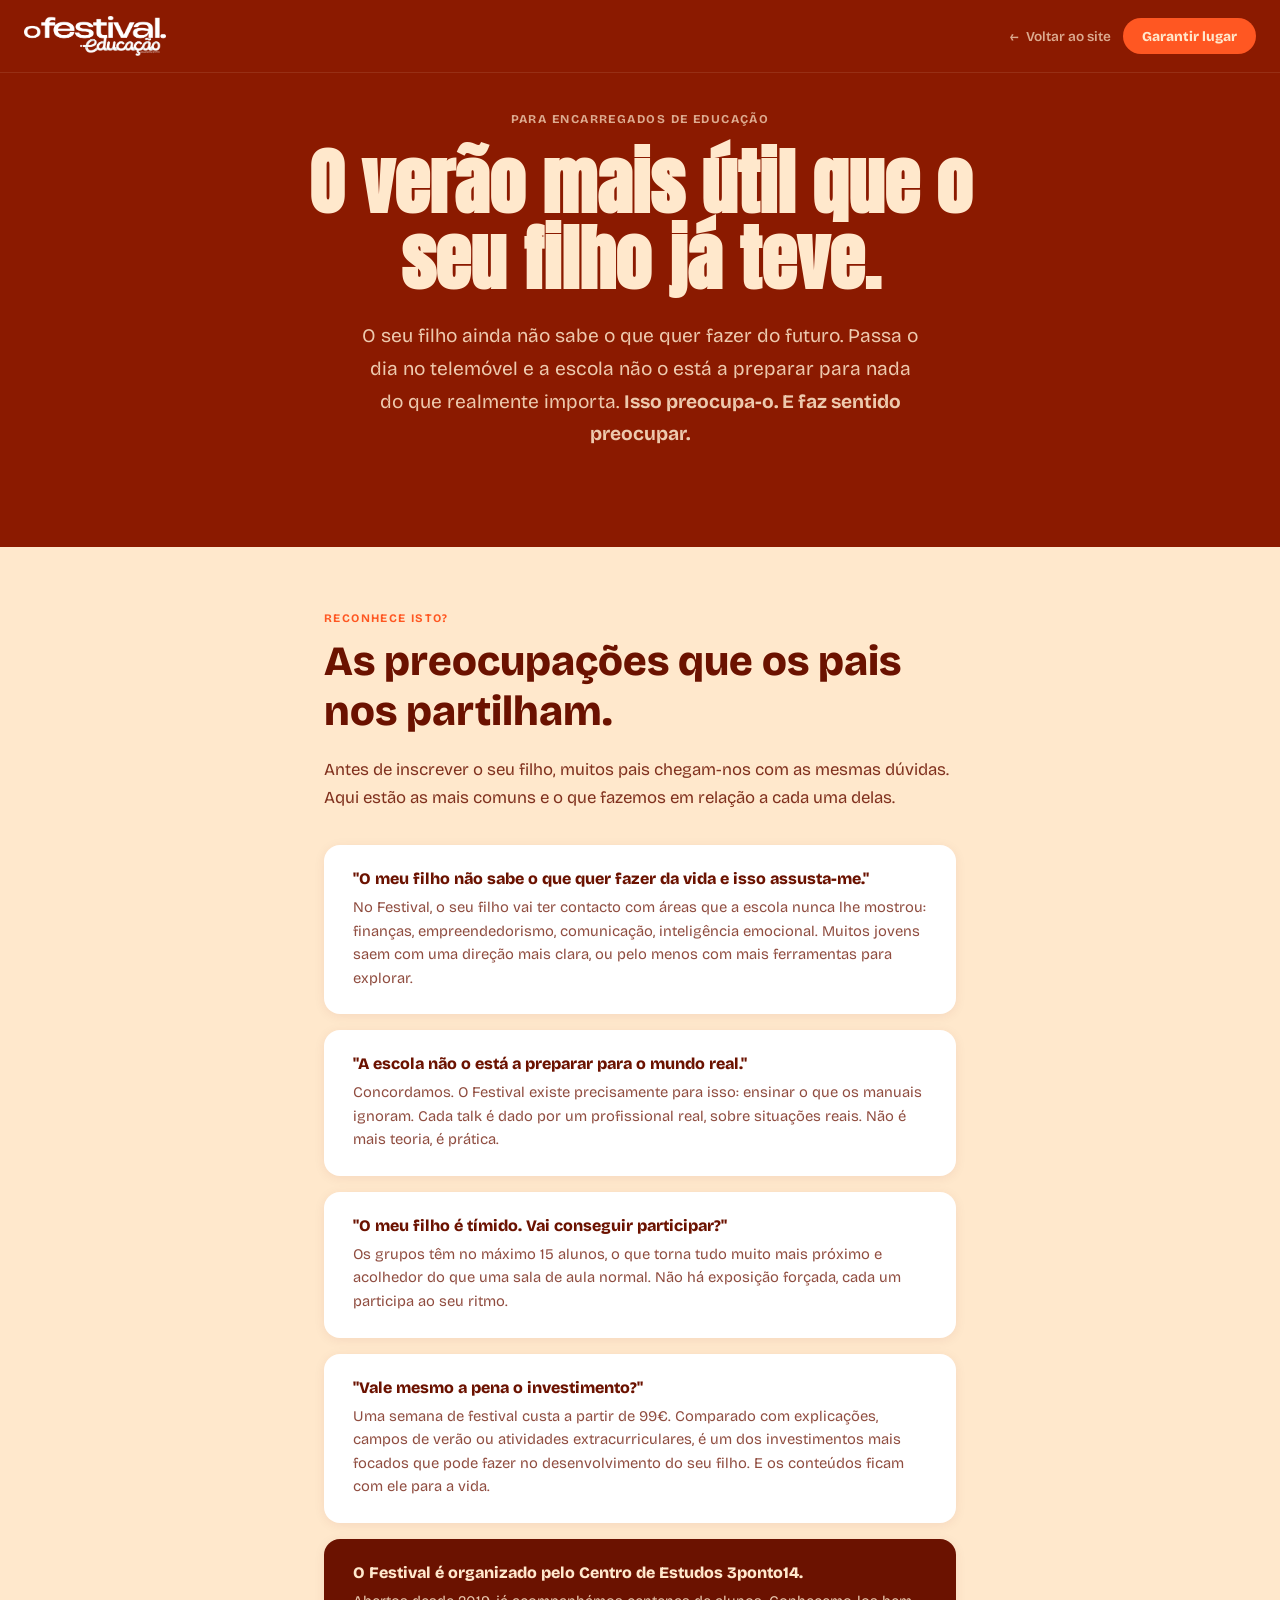
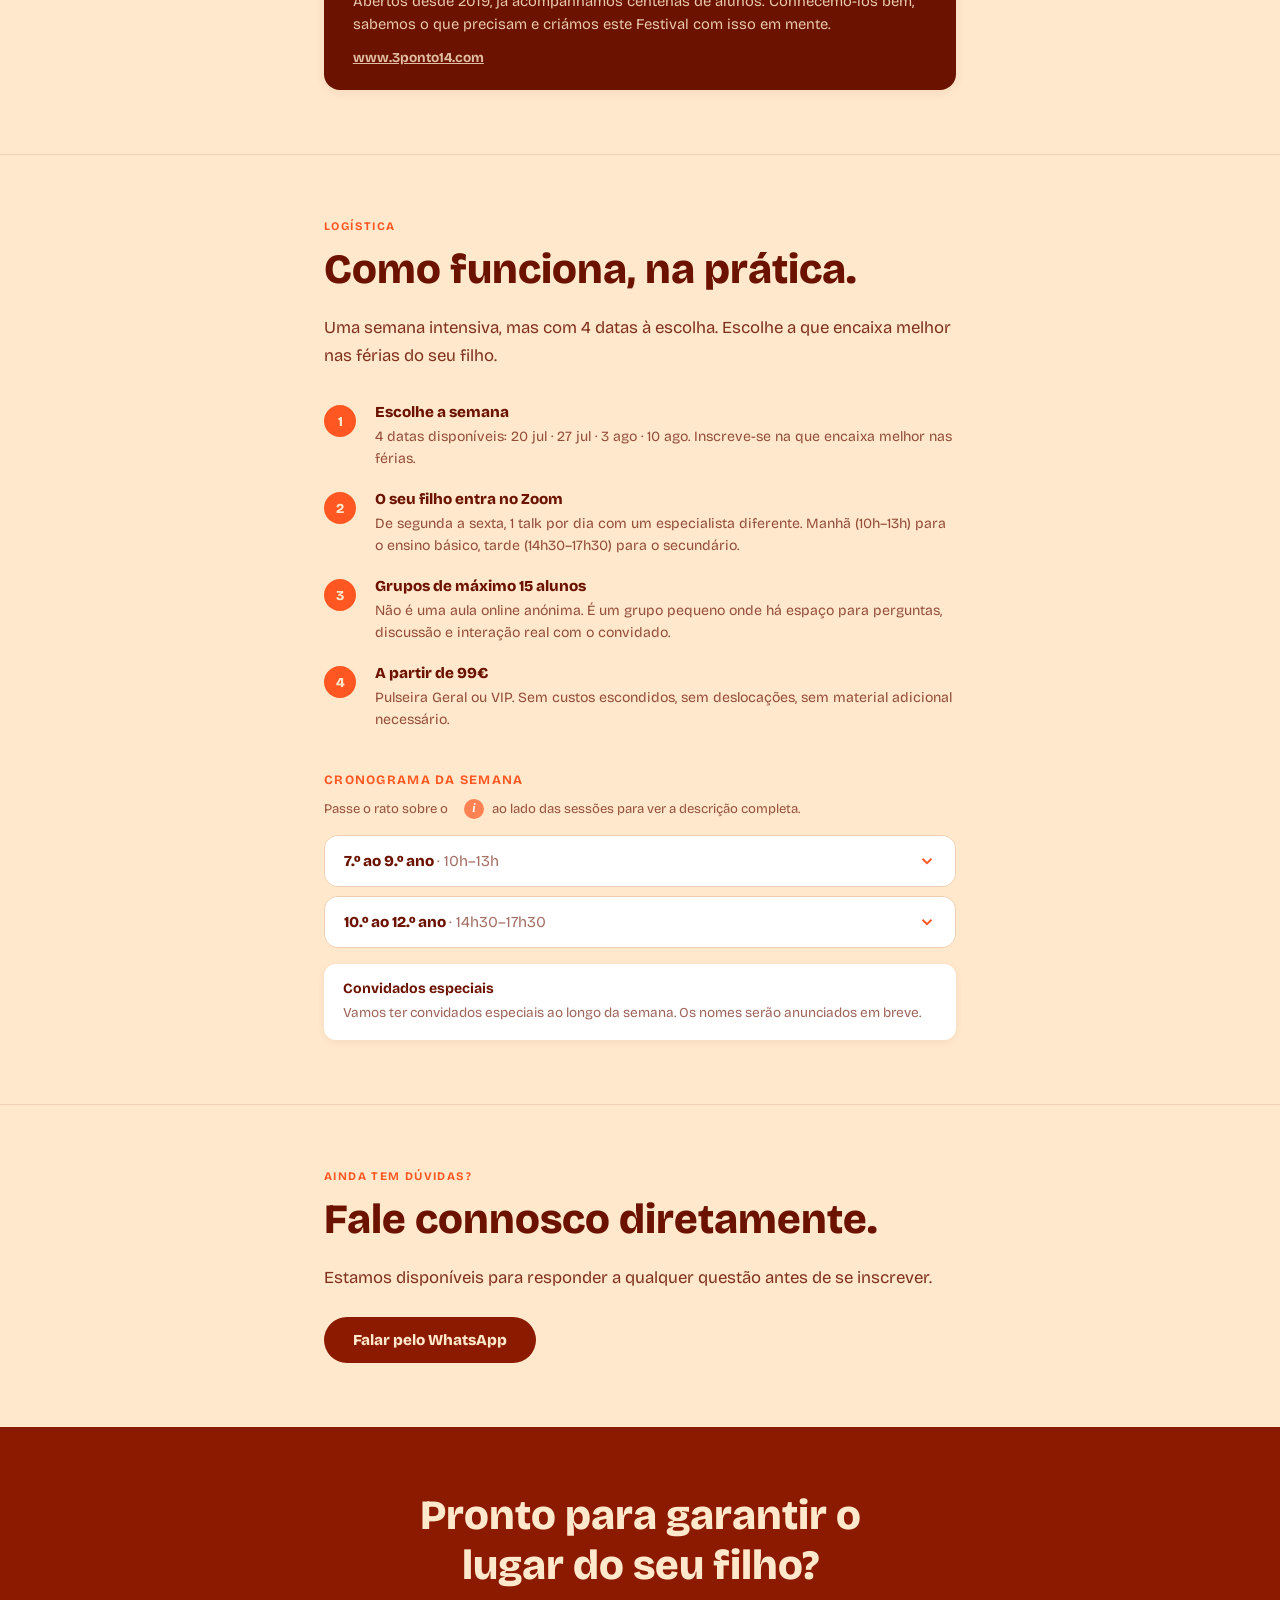
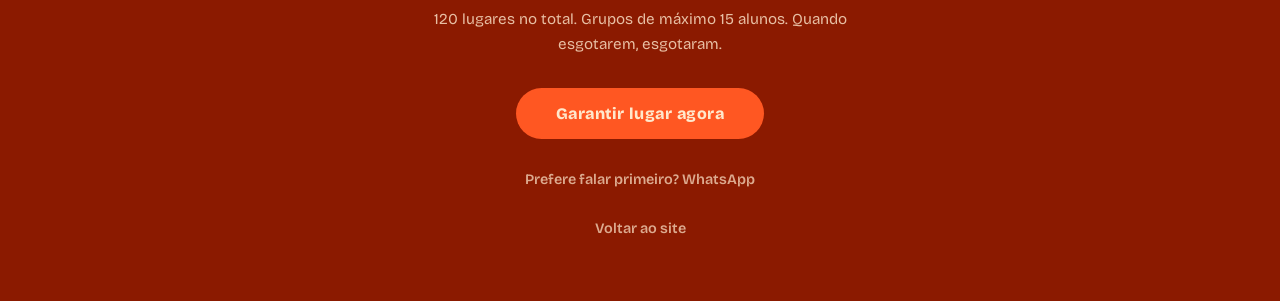
==== encarregados.html @ 8a6c8ba7 "Encarregados: adicionar resumo a Emocoes com Superpoderes (Dia 5) Co-Authored-By: Claude Opus 4.8 <n" ====
<!DOCTYPE html>
<html lang="pt">
<head>
<meta charset="UTF-8">
<meta name="viewport" content="width=device-width, initial-scale=1.0, viewport-fit=cover">
<title>Para Encarregados de Educação · Festival da Educação</title>
<meta name="description" content="Tudo o que precisa de saber sobre o Festival da Educação antes de inscrever o seu filho. Informação para pais e encarregados de educação.">
<meta name="robots" content="index, follow">
<link rel="icon" type="image/webp" href="favicon.webp">
<link rel="apple-touch-icon" href="favicon.webp">
<link rel="preconnect" href="https://fonts.googleapis.com">
<link href="https://fonts.googleapis.com/css2?family=Anton&family=Bricolage+Grotesque:opsz,wght@12..96,300;12..96,400;12..96,700;12..96,800&display=swap" rel="stylesheet">
<style>
:root {
  --cream: #FFE8CC;
  --burnt: #FF5722;
  --dark: #6B1200;
  --lust: #8B1A00;
}
*, *::before, *::after { margin: 0; padding: 0; box-sizing: border-box; }
html { scroll-behavior: smooth; }
body {
  font-family: 'Bricolage Grotesque', sans-serif;
  background: var(--cream);
  color: var(--dark);
  overflow-x: hidden;
  -webkit-font-smoothing: antialiased;
}

/* NAV */
nav {
  position: fixed;
  top: 0; left: 0; right: 0;
  z-index: 100;
  background: var(--lust);
  border-bottom: 1px solid rgba(255,232,204,0.1);
  padding: 1rem 1.5rem;
  display: flex;
  align-items: center;
  justify-content: space-between;
}
.nav-logo { height: 40px; width: auto; display: block; }
.nav-back {
  color: var(--cream);
  font-size: 0.85rem;
  font-weight: 600;
  text-decoration: none;
  opacity: 0.7;
  display: inline-flex;
  align-items: center;
  gap: 0.3rem;
  white-space: nowrap;
}
.nav-back:hover { opacity: 1; }
.nav-back-label { display: inline; }
.nav-cta {
  background: var(--burnt);
  color: var(--cream);
  font-weight: 800;
  font-size: 0.85rem;
  padding: 0.6rem 1.2rem;
  border-radius: 999px;
  text-decoration: none;
  white-space: nowrap;
}
@media (max-width: 600px) {
  nav { padding: 0.75rem 1rem; }
  .nav-logo { height: 32px; }
  .nav-back-label { display: none; }
  .nav-back {
    width: 36px;
    height: 36px;
    justify-content: center;
    background: rgba(255,232,204,0.1);
    border-radius: 50%;
    font-size: 1rem;
    opacity: 1;
  }
  .nav-cta {
    font-size: 0.78rem;
    padding: 0.5rem 1rem;
  }
}

/* HERO */
.hero {
  background: var(--lust);
  color: var(--cream);
  padding: 7rem 1.5rem 4rem;
  text-align: center;
}
.hero-eyebrow {
  font-size: 0.75rem;
  font-weight: 700;
  letter-spacing: 0.12em;
  text-transform: uppercase;
  opacity: 0.7;
  margin-bottom: 1.2rem;
}
.hero h1 {
  font-family: 'Anton', sans-serif;
  font-size: clamp(2.4rem, 7vw, 4.5rem);
  line-height: 1.05;
  margin-bottom: 1.5rem;
  max-width: 700px;
  margin-left: auto;
  margin-right: auto;
}
.hero-sub {
  font-size: clamp(1rem, 2.5vw, 1.2rem);
  opacity: 0.85;
  line-height: 1.7;
  max-width: 560px;
  margin: 0 auto 2rem;
}
.hero-sub strong { opacity: 1; }
.btn-primary {
  display: inline-block;
  background: var(--burnt);
  color: var(--cream);
  font-weight: 800;
  font-size: 1rem;
  padding: 1rem 2.5rem;
  border-radius: 999px;
  text-decoration: none;
  letter-spacing: 0.03em;
}
.btn-secondary {
  display: inline-block;
  color: var(--cream);
  font-weight: 600;
  font-size: 0.9rem;
  text-decoration: none;
  opacity: 0.7;
  margin-top: 1rem;
}
.btn-secondary:hover { opacity: 1; }

/* SECTIONS */
section { padding: 4rem 1.5rem; max-width: 680px; margin: 0 auto; }

.eyebrow {
  font-size: 0.72rem;
  font-weight: 700;
  letter-spacing: 0.12em;
  text-transform: uppercase;
  color: var(--burnt);
  margin-bottom: 0.75rem;
}
h2 {
  font-size: clamp(1.8rem, 4vw, 2.6rem);
  font-weight: 900;
  line-height: 1.2;
  margin-bottom: 1.2rem;
  color: var(--dark);
}
.lead {
  font-size: 1.05rem;
  line-height: 1.7;
  color: var(--dark);
  opacity: 0.85;
  margin-bottom: 2rem;
}

/* DORES */
.dores-list { display: flex; flex-direction: column; gap: 1rem; }
.dor-card {
  background: #fff;
  border-radius: 16px;
  padding: 1.5rem 1.8rem;
  box-shadow: 0 2px 12px rgba(107,18,0,0.07);
}
.dor-card h3 {
  font-size: 1rem;
  font-weight: 800;
  margin-bottom: 0.5rem;
  color: var(--dark);
}
.dor-card p {
  font-size: 0.92rem;
  line-height: 1.6;
  opacity: 0.75;
}

/* COMO FUNCIONA */
.steps { display: flex; flex-direction: column; gap: 1.2rem; margin-top: 1.5rem; }
.step {
  display: flex;
  gap: 1.2rem;
  align-items: flex-start;
}
.step-num {
  background: var(--burnt);
  color: var(--cream);
  font-weight: 900;
  font-size: 0.85rem;
  width: 2rem;
  height: 2rem;
  border-radius: 50%;
  display: flex;
  align-items: center;
  justify-content: center;
  flex-shrink: 0;
  margin-top: 0.15rem;
}
.step-text h3 { font-size: 0.95rem; font-weight: 800; margin-bottom: 0.3rem; }
.step-text p { font-size: 0.88rem; line-height: 1.6; opacity: 0.72; }

/* TEMAS */
.temas-grid {
  display: grid;
  grid-template-columns: 1fr 1fr;
  gap: 0.9rem;
  margin-top: 1.5rem;
}
.tema-card {
  background: var(--lust);
  color: var(--cream);
  border-radius: 14px;
  padding: 1.2rem 1.4rem;
}
.tema-card h3 { font-size: 0.9rem; font-weight: 800; margin-bottom: 0.3rem; }
.tema-card p { font-size: 0.8rem; line-height: 1.5; opacity: 0.75; }

/* FAQ */
.faq-list { display: flex; flex-direction: column; gap: 0; margin-top: 1.5rem; }
.faq-item { border-bottom: 1px solid rgba(107,18,0,0.12); }
.faq-q {
  width: 100%;
  background: none;
  border: none;
  text-align: left;
  font-family: inherit;
  font-size: 0.95rem;
  font-weight: 700;
  color: var(--dark);
  padding: 1.2rem 0;
  cursor: pointer;
  display: flex;
  justify-content: space-between;
  align-items: center;
  gap: 1rem;
}
.faq-q::after { content: '+'; font-size: 1.3rem; font-weight: 400; flex-shrink: 0; }
.faq-q[aria-expanded="true"]::after { content: '−'; }
.faq-a {
  font-size: 0.9rem;
  line-height: 1.7;
  opacity: 0.75;
  padding-bottom: 1.2rem;
  display: none;
}
.faq-a.open { display: block; }

/* CTA FINAL */
.cta-section {
  background: var(--lust);
  color: var(--cream);
  padding: 4rem 1.5rem;
  text-align: center;
}
.cta-section h2 { color: var(--cream); max-width: 500px; margin: 0 auto 1rem; }
.cta-section p { opacity: 0.8; font-size: 0.95rem; margin-bottom: 2rem; line-height: 1.6; max-width: 420px; margin-left: auto; margin-right: auto; }
.cta-buttons { display: flex; flex-direction: column; align-items: center; gap: 1rem; }

/* DIVIDER */
.divider { border: none; border-top: 1px solid rgba(107,18,0,0.1); margin: 0; }

@media (max-width: 480px) {
  .temas-grid { grid-template-columns: 1fr; }
}

/* TOGGLE */
.toggle-block {
  border: 1.5px solid rgba(107,18,0,0.12);
  border-radius: 14px;
  overflow: hidden;
}
.toggle-block:has(.toggle-content.open) {
  overflow: visible;
}
.toggle-btn {
  width: 100%;
  background: #fff;
  border: none;
  padding: 1rem 1.2rem;
  display: flex;
  justify-content: space-between;
  align-items: center;
  font-family: inherit;
  font-size: 0.95rem;
  font-weight: 800;
  color: var(--dark);
  cursor: pointer;
  text-align: left;
  transition: background 0.2s;
}
.toggle-btn:hover { background: #fdf4ec; }
.toggle-icon {
  flex-shrink: 0;
  transition: transform 0.3s ease;
  color: var(--burnt);
}
.toggle-btn[aria-expanded="true"] .toggle-icon {
  transform: rotate(180deg);
}
.toggle-content {
  max-height: 0;
  overflow: hidden;
  transition: max-height 0.4s ease;
  padding: 0 1rem;
}
.toggle-content.open {
  max-height: 3000px;
  overflow: visible;
  transition: max-height 0.4s ease, overflow 0s linear 0.4s;
}
.info-tip {
  display:inline-flex;
  align-items:center;
  justify-content:center;
  width:20px;
  height:20px;
  border-radius:50%;
  background:var(--burnt);
  color:#fff;
  font-size:0.78rem;
  font-weight:700;
  font-family:Georgia,serif;
  font-style:italic;
  cursor:help;
  margin-left:0.5rem;
  position:relative;
  flex-shrink:0;
  transition:transform 0.15s ease;
  box-shadow:0 0 0 0 rgba(255,87,34,0.55);
  animation:infoPulse 2s ease-in-out infinite;
  vertical-align:middle;
}
.info-tip:hover {
  transform:scale(1.15);
  animation:none;
  box-shadow:0 4px 12px rgba(255,87,34,0.4);
}
@keyframes infoPulse {
  0%,100% { box-shadow:0 0 0 0 rgba(255,87,34,0.55); }
  50% { box-shadow:0 0 0 6px rgba(255,87,34,0); }
}
.info-tip .info-bubble {
  position:absolute;
  bottom:calc(100% + 10px);
  left:50%;
  transform:translateX(-50%);
  background:#8B1A00;
  color:var(--cream);
  border:1.5px solid var(--burnt);
  padding:1rem;
  border-radius:10px;
  font-size:0.78rem;
  font-weight:400;
  font-style:normal;
  font-family:'Bricolage Grotesque',sans-serif;
  line-height:1.5;
  width:min(300px, calc(100vw - 2rem));
  max-height:min(60vh, 420px);
  overflow-y:auto;
  opacity:0;
  pointer-events:none;
  transition:opacity 0.2s ease;
  z-index:100;
  box-shadow:0 8px 24px rgba(0,0,0,0.25);
  text-align:left;
  letter-spacing:0;
}
.info-speaker {
  display:flex;
  align-items:center;
  gap:0.65rem;
  padding-bottom:0.75rem;
  margin-bottom:0.75rem;
  border-bottom:1px solid rgba(255,232,204,0.18);
}
.info-speaker-photo {
  width:42px;
  height:42px;
  border-radius:50%;
  object-fit:cover;
  background:rgba(255,232,204,0.12);
  flex-shrink:0;
}
.info-speaker-text {
  display:flex;
  flex-direction:column;
  gap:0.1rem;
  min-width:0;
}
.info-speaker-name {
  font-weight:700;
  font-size:0.82rem;
  color:var(--cream);
  letter-spacing:0.01em;
}
.info-speaker-role {
  font-size:0.7rem;
  opacity:0.7;
  text-transform:uppercase;
  letter-spacing:0.08em;
  font-weight:600;
}
.info-tip .info-bubble::after {
  content:'';
  position:absolute;
  top:100%;
  left:50%;
  transform:translateX(-50%);
  border:6px solid transparent;
  border-top-color:#8B1A00;
}
.info-tip:hover .info-bubble,
.info-tip:focus .info-bubble,
.info-tip:focus-within .info-bubble {
  opacity:1 !important;
  pointer-events:auto;
}
@media (max-width:768px) {
  .info-tip .info-bubble,
  .info-tip:hover .info-bubble,
  .info-tip:focus .info-bubble,
  .info-tip:active .info-bubble {
    display:none !important;
    opacity:0 !important;
    pointer-events:none !important;
  }
}
.info-modal-overlay {
  position:fixed !important;
  top:0 !important;
  left:0 !important;
  right:0 !important;
  bottom:0 !important;
  width:100vw !important;
  height:100vh !important;
  background:rgba(0,0,0,0.7) !important;
  z-index:99999 !important;
  display:none;
  align-items:center;
  justify-content:center;
  padding:1rem;
}
.info-modal-overlay.open { display:flex !important; }
.info-modal {
  background:var(--cream);
  color:var(--dark);
  border-radius:14px;
  padding:1.25rem;
  max-width:380px;
  width:100%;
  max-height:80vh;
  overflow-y:auto;
  position:relative;
  box-shadow:0 20px 60px rgba(0,0,0,0.5);
  font-family:'Bricolage Grotesque',sans-serif;
  font-size:0.88rem;
  line-height:1.55;
}
/* Conteudo da bolha (feito para fundo escuro) injetado no modal claro */
.info-modal #infoModalBody{ color:var(--dark); }
.info-modal #infoModalBody .info-speaker-name{ color:var(--dark); }
.info-modal #infoModalBody .info-speaker-role{ color:var(--dark); opacity:0.7; }
.info-modal #infoModalBody .info-speaker{ border-bottom-color:rgba(107,18,0,0.18); }
.info-modal-close {
  position:absolute;
  top:0.6rem;
  right:0.6rem;
  width:32px;
  height:32px;
  border-radius:50%;
  background:rgba(107,18,0,0.1);
  border:none;
  cursor:pointer;
  font-size:1.2rem;
  color:var(--dark);
  display:flex;
  align-items:center;
  justify-content:center;
  line-height:1;
}
.info-modal-speaker {
  display:flex;
  align-items:center;
  gap:0.75rem;
  padding-bottom:0.8rem;
  margin-bottom:0.8rem;
  border-bottom:1px solid rgba(107,18,0,0.18);
  padding-right:2.5rem;
}
.info-modal-photo {
  width:44px;
  height:44px;
  border-radius:50%;
  object-fit:cover;
  background:rgba(107,18,0,0.1);
  flex-shrink:0;
}
.info-modal-name {
  font-weight:800;
  font-size:0.95rem;
  color:var(--dark);
}
.info-modal-role {
  font-size:0.7rem;
  text-transform:uppercase;
  letter-spacing:0.08em;
  font-weight:600;
  opacity:0.7;
  margin-top:0.1rem;
}
</style>
</head>
<body>

<nav>
  <a href="/">
    <img src="logo_white.webp" alt="Festival da Educação" class="nav-logo">
  </a>
  <div style="display:flex;align-items:center;gap:0.75rem;">
    <a href="/" class="nav-back" aria-label="Voltar ao site">&#8592;<span class="nav-back-label">&nbsp;Voltar ao site</span></a>
    <a href="https://forms.gle/EdxyNhv4k7qgLFpBA" target="_blank" rel="noopener" class="nav-cta">Garantir lugar</a>
  </div>
</nav>

<!-- HERO -->
<div class="hero">
  <p class="hero-eyebrow">Para encarregados de educação</p>
  <h1>O verão mais útil que o seu filho já teve.</h1>
  <p class="hero-sub">O seu filho ainda não sabe o que quer fazer do futuro. Passa o dia no telemóvel e a escola não o está a preparar para nada do que realmente importa. <strong>Isso preocupa-o. E faz sentido preocupar.</strong></p>
</div>

<!-- DORES -->
<section>
  <p class="eyebrow">Reconhece isto?</p>
  <h2>As preocupações que os pais nos partilham.</h2>
  <p class="lead">Antes de inscrever o seu filho, muitos pais chegam-nos com as mesmas dúvidas. Aqui estão as mais comuns e o que fazemos em relação a cada uma delas.</p>
  <div class="dores-list">
    <div class="dor-card">
      <h3>"O meu filho não sabe o que quer fazer da vida e isso assusta-me."</h3>
      <p>No Festival, o seu filho vai ter contacto com áreas que a escola nunca lhe mostrou: finanças, empreendedorismo, comunicação, inteligência emocional. Muitos jovens saem com uma direção mais clara, ou pelo menos com mais ferramentas para explorar.</p>
    </div>
    <div class="dor-card">
      <h3>"A escola não o está a preparar para o mundo real."</h3>
      <p>Concordamos. O Festival existe precisamente para isso: ensinar o que os manuais ignoram. Cada talk é dado por um profissional real, sobre situações reais. Não é mais teoria, é prática.</p>
    </div>
    <div class="dor-card">
      <h3>"O meu filho é tímido. Vai conseguir participar?"</h3>
      <p>Os grupos têm no máximo 15 alunos, o que torna tudo muito mais próximo e acolhedor do que uma sala de aula normal. Não há exposição forçada, cada um participa ao seu ritmo.</p>
    </div>
    <div class="dor-card">
      <h3>"Vale mesmo a pena o investimento?"</h3>
      <p>Uma semana de festival custa a partir de 99€. Comparado com explicações, campos de verão ou atividades extracurriculares, é um dos investimentos mais focados que pode fazer no desenvolvimento do seu filho. E os conteúdos ficam com ele para a vida.</p>
    </div>
    <div class="dor-card" style="background:#6B1200;color:#FFE8CC;">
      <h3 style="color:#FFE8CC;">O Festival é organizado pelo Centro de Estudos 3ponto14.</h3>
      <p style="opacity:0.85;">Abertos desde 2019, já acompanhámos centenas de alunos. Conhecemo-los bem, sabemos o que precisam e criámos este Festival com isso em mente.</p>
      <a href="https://www.3ponto14.com" target="_blank" rel="noopener" style="display:inline-block;margin-top:0.75rem;color:#FFE8CC;font-size:0.85rem;font-weight:700;opacity:0.8;text-decoration:underline;">www.3ponto14.com</a>
    </div>
  </div>
</section>

<hr class="divider">

<!-- COMO FUNCIONA -->
<section>
  <p class="eyebrow">Logística</p>
  <h2>Como funciona, na prática.</h2>
  <p class="lead">Uma semana intensiva, mas com 4 datas à escolha. Escolhe a que encaixa melhor nas férias do seu filho.</p>
  <div class="steps">
    <div class="step">
      <div class="step-num">1</div>
      <div class="step-text">
        <h3>Escolhe a semana</h3>
        <p>4 datas disponíveis: 20 jul · 27 jul · 3 ago · 10 ago. Inscreve-se na que encaixa melhor nas férias.</p>
      </div>
    </div>
    <div class="step">
      <div class="step-num">2</div>
      <div class="step-text">
        <h3>O seu filho entra no Zoom</h3>
        <p>De segunda a sexta, 1 talk por dia com um especialista diferente. Manhã (10h–13h) para o ensino básico, tarde (14h30–17h30) para o secundário.</p>
      </div>
    </div>
    <div class="step">
      <div class="step-num">3</div>
      <div class="step-text">
        <h3>Grupos de máximo 15 alunos</h3>
        <p>Não é uma aula online anónima. É um grupo pequeno onde há espaço para perguntas, discussão e interação real com o convidado.</p>
      </div>
    </div>
    <div class="step">
      <div class="step-num">4</div>
      <div class="step-text">
        <h3>A partir de 99€</h3>
        <p>Pulseira Geral ou VIP. Sem custos escondidos, sem deslocações, sem material adicional necessário.</p>
      </div>
    </div>
  </div>

  <div style="margin-top:2.5rem;">
    <p id="cronograma" style="font-size:0.8rem;font-weight:700;letter-spacing:0.1em;text-transform:uppercase;color:var(--burnt);margin-bottom:0.75rem;">Cronograma da semana</p>
    <p style="font-size:0.82rem;opacity:0.7;margin-bottom:1rem;display:flex;align-items:center;gap:0.5rem;flex-wrap:wrap;">Passe o rato sobre o <span class="info-tip" style="animation:none;cursor:default;">i</span> ao lado das sessões para ver a descrição completa.</p>
    <div style="display:flex;flex-direction:column;gap:0.6rem;">

      <!-- TOGGLE ENSINO BÁSICO -->
      <div class="toggle-block">
        <button class="toggle-btn" aria-expanded="false">
          <span>7.º ao 9.º ano <span style="font-weight:400;opacity:0.6;">· 10h–13h</span></span>
          <svg class="toggle-icon" viewBox="0 0 24 24" width="18" height="18" fill="none" stroke="currentColor" stroke-width="2.5"><polyline points="6 9 12 15 18 9"/></svg>
        </button>
        <div class="toggle-content">
          <div style="display:flex;flex-direction:column;gap:0.5rem;padding:1rem 0 0.5rem;">

            <!-- DIA 1 -->
            <div style="background:#fff;border-radius:12px;box-shadow:0 2px 8px rgba(107,18,0,0.06);position:relative;">
              <div style="background:var(--lust);color:var(--cream);padding:0.5rem 1.2rem;font-size:0.72rem;font-weight:800;text-transform:uppercase;letter-spacing:0.08em;">Dia 1</div>
              <div style="padding:0.8rem 1.2rem;display:flex;flex-direction:column;gap:0.4rem;">
                <div style="display:flex;gap:0.75rem;align-items:baseline;"><span style="font-size:0.75rem;font-weight:700;color:var(--burnt);min-width:105px;">10h00–11h00</span><span style="font-size:0.88rem;color:rgba(107,18,0,0.7);">5 Minutos que Mudam o Dia · English Every Day · Estudar com Cabeça, Não com Sorte<span class="info-tip" tabindex="0">i<span class="info-bubble"><span class="info-speaker"><img src="alexandre carreira.jpeg" alt="Alexandre Carreira" class="info-speaker-photo" onerror="this.style.display='none'"><span class="info-speaker-text"><span class="info-speaker-name">Alexandre Carreira</span><span class="info-speaker-role">Mestre em Ciências da Linguagem, Ciência Política e Relações Internacionais e Doutorando em Linguística</span></span></span><span class="info-speaker"><img src="WhatsApp Image 2026-04-16 at 17.45.02.jpeg" alt="Gabriela Veiga" class="info-speaker-photo" onerror="this.style.display='none'"><span class="info-speaker-text"><span class="info-speaker-name">Gabriela Veiga</span><span class="info-speaker-role">Professora de Inglês</span></span></span>A primeira hora de cada dia é uma "never ending summer party" cheia de diversão, jogos e conversas em inglês. É sempre a mesma sessão: o Alexandre Carreira dá nas duas primeiras semanas e a Gabriela Veiga nas duas últimas, conforme a semana que escolheres.</span></span></span></div>
                <div style="display:flex;gap:0.75rem;align-items:baseline;"><span style="font-size:0.75rem;font-weight:700;color:var(--burnt);min-width:105px;">11h00–13h00</span><span style="font-size:0.88rem;font-weight:700;">Online com Cabeça <span style="font-weight:400;opacity:0.6;">· Literacia Digital para Jovens</span><span class="info-tip" tabindex="0">i<span class="info-bubble"><span class="info-speaker"><img src="silvia martins.jpeg" alt="Sílvia Martins" class="info-speaker-photo" onerror="this.style.display='none'"><span class="info-speaker-text"><span class="info-speaker-name">Sílvia Martins</span><span class="info-speaker-role">Economista e Professora</span></span></span>Uma sessão de 2 horas onde os jovens exploram quem são no mundo digital e o que isso significa. Analisam a sua própria pegada online, percebem como os algoritmos moldam o que veem, aprendem a identificar fake news e publicidade disfarçada, e refletem sobre o impacto das redes na sua autoestima e bem-estar. Saem com ferramentas práticas para usar a internet com mais consciência e menos impulsividade.</span></span></span></div>
              </div>
            </div>
            <!-- DIA 2 -->
            <div style="background:#fff;border-radius:12px;box-shadow:0 2px 8px rgba(107,18,0,0.06);position:relative;">
              <div style="background:var(--lust);color:var(--cream);padding:0.5rem 1.2rem;font-size:0.72rem;font-weight:800;text-transform:uppercase;letter-spacing:0.08em;">Dia 2</div>
              <div style="padding:0.8rem 1.2rem;display:flex;flex-direction:column;gap:0.4rem;">
                <div style="display:flex;gap:0.75rem;align-items:baseline;"><span style="font-size:0.75rem;font-weight:700;color:var(--burnt);min-width:105px;">10h00–11h00</span><span style="font-size:0.88rem;color:rgba(107,18,0,0.7);">5 Minutos que Mudam o Dia · English Every Day · Estudar com Cabeça, Não com Sorte<span class="info-tip" tabindex="0">i<span class="info-bubble"><span class="info-speaker"><img src="alexandre carreira.jpeg" alt="Alexandre Carreira" class="info-speaker-photo" onerror="this.style.display='none'"><span class="info-speaker-text"><span class="info-speaker-name">Alexandre Carreira</span><span class="info-speaker-role">Mestre em Ciências da Linguagem, Ciência Política e Relações Internacionais e Doutorando em Linguística</span></span></span><span class="info-speaker"><img src="WhatsApp Image 2026-04-16 at 17.45.02.jpeg" alt="Gabriela Veiga" class="info-speaker-photo" onerror="this.style.display='none'"><span class="info-speaker-text"><span class="info-speaker-name">Gabriela Veiga</span><span class="info-speaker-role">Professora de Inglês</span></span></span>A primeira hora de cada dia é uma "never ending summer party" cheia de diversão, jogos e conversas em inglês. É sempre a mesma sessão: o Alexandre Carreira dá nas duas primeiras semanas e a Gabriela Veiga nas duas últimas, conforme a semana que escolheres.</span></span></span></div>
                <div style="display:flex;gap:0.75rem;align-items:baseline;"><span style="font-size:0.75rem;font-weight:700;color:var(--burnt);min-width:105px;">11h00–13h00</span><span style="font-size:0.88rem;font-weight:700;">O Meu Corpo, As Minhas Regras<span class="info-tip" tabindex="0">i<span class="info-bubble"><span class="info-speaker"><img src="" alt="Bianca Borges" class="info-speaker-photo" onerror="this.style.display='none'"><span class="info-speaker-text"><span class="info-speaker-name">Bianca Borges</span><span class="info-speaker-role">Psicóloga, especialista em Psicologia da Educação e Desenvolvimento Humano</span></span></span>Uma sessão de 2 horas pensada para jovens do 7.º ao 9.º ano. Num ambiente seguro e sem julgamentos, exploramos o que é o consentimento, como reconhecer e comunicar os nossos limites e perceber os dos outros. Através de dinâmicas práticas e discussão em grupo, os participantes ficam com ferramentas reais para experienciar situações do quotidiano com mais confiança e respeito.</span></span></span></div>
              </div>
            </div>
            <!-- DIA 3 -->
            <div style="background:#fff;border-radius:12px;box-shadow:0 2px 8px rgba(107,18,0,0.06);position:relative;">
              <div style="background:var(--lust);color:var(--cream);padding:0.5rem 1.2rem;font-size:0.72rem;font-weight:800;text-transform:uppercase;letter-spacing:0.08em;">Dia 3</div>
              <div style="padding:0.8rem 1.2rem;display:flex;flex-direction:column;gap:0.4rem;">
                <div style="display:flex;gap:0.75rem;align-items:baseline;"><span style="font-size:0.75rem;font-weight:700;color:var(--burnt);min-width:105px;">10h00–11h00</span><span style="font-size:0.88rem;color:rgba(107,18,0,0.7);">5 Minutos que Mudam o Dia · English Every Day · Estudar com Cabeça, Não com Sorte<span class="info-tip" tabindex="0">i<span class="info-bubble"><span class="info-speaker"><img src="alexandre carreira.jpeg" alt="Alexandre Carreira" class="info-speaker-photo" onerror="this.style.display='none'"><span class="info-speaker-text"><span class="info-speaker-name">Alexandre Carreira</span><span class="info-speaker-role">Mestre em Ciências da Linguagem, Ciência Política e Relações Internacionais e Doutorando em Linguística</span></span></span><span class="info-speaker"><img src="WhatsApp Image 2026-04-16 at 17.45.02.jpeg" alt="Gabriela Veiga" class="info-speaker-photo" onerror="this.style.display='none'"><span class="info-speaker-text"><span class="info-speaker-name">Gabriela Veiga</span><span class="info-speaker-role">Professora de Inglês</span></span></span>A primeira hora de cada dia é uma "never ending summer party" cheia de diversão, jogos e conversas em inglês. É sempre a mesma sessão: o Alexandre Carreira dá nas duas primeiras semanas e a Gabriela Veiga nas duas últimas, conforme a semana que escolheres.</span></span></span></div>
                <div style="display:flex;gap:0.75rem;align-items:baseline;"><span style="font-size:0.75rem;font-weight:700;color:var(--burnt);min-width:105px;">11h00–13h00</span><span style="font-size:0.88rem;font-weight:700;">As Minhas Primeiras Moedas<span class="info-tip" tabindex="0">i<span class="info-bubble"><span class="info-speaker"><img src="silvia martins.jpeg" alt="Sílvia Martins" class="info-speaker-photo" onerror="this.style.display='none'"><span class="info-speaker-text"><span class="info-speaker-name">Sílvia Martins</span><span class="info-speaker-role">Economista e Professora</span></span></span>Uma sessão de 2 horas onde os jovens aprendem a gerir dinheiro através da experiência direta. Sem tabelas aborrecidas, sem PowerPoints. Com simuladores online, cenários reais e dinâmicas de grupo, percebem como o dinheiro funciona na prática: o que é a inflação, como funciona um salário, o que são juros e porque poupar cedo faz toda a diferença. Saem com ferramentas concretas e uma visão diferente sobre o dinheiro que já têm e o que vem a seguir.</span></span></span></div>
              </div>
            </div>
            <!-- DIA 4 -->
            <div style="background:#fff;border-radius:12px;box-shadow:0 2px 8px rgba(107,18,0,0.06);position:relative;">
              <div style="background:var(--lust);color:var(--cream);padding:0.5rem 1.2rem;font-size:0.72rem;font-weight:800;text-transform:uppercase;letter-spacing:0.08em;">Dia 4</div>
              <div style="padding:0.8rem 1.2rem;display:flex;flex-direction:column;gap:0.4rem;">
                <div style="display:flex;gap:0.75rem;align-items:baseline;"><span style="font-size:0.75rem;font-weight:700;color:var(--burnt);min-width:105px;">10h00–11h00</span><span style="font-size:0.88rem;color:rgba(107,18,0,0.7);">5 Minutos que Mudam o Dia · English Every Day · Estudar com Cabeça, Não com Sorte<span class="info-tip" tabindex="0">i<span class="info-bubble"><span class="info-speaker"><img src="alexandre carreira.jpeg" alt="Alexandre Carreira" class="info-speaker-photo" onerror="this.style.display='none'"><span class="info-speaker-text"><span class="info-speaker-name">Alexandre Carreira</span><span class="info-speaker-role">Mestre em Ciências da Linguagem, Ciência Política e Relações Internacionais e Doutorando em Linguística</span></span></span><span class="info-speaker"><img src="WhatsApp Image 2026-04-16 at 17.45.02.jpeg" alt="Gabriela Veiga" class="info-speaker-photo" onerror="this.style.display='none'"><span class="info-speaker-text"><span class="info-speaker-name">Gabriela Veiga</span><span class="info-speaker-role">Professora de Inglês</span></span></span>A primeira hora de cada dia é uma "never ending summer party" cheia de diversão, jogos e conversas em inglês. É sempre a mesma sessão: o Alexandre Carreira dá nas duas primeiras semanas e a Gabriela Veiga nas duas últimas, conforme a semana que escolheres.</span></span></span></div>
                <div style="display:flex;gap:0.75rem;align-items:baseline;"><span style="font-size:0.75rem;font-weight:700;color:var(--burnt);min-width:105px;">11h00–13h00</span><span style="font-size:0.88rem;font-weight:700;">Do Básico à Faculdade: o Drama das Decisões<span class="info-tip" tabindex="0">i<span class="info-bubble"><span class="info-speaker"><img src="alexandre carreira.jpeg" alt="Alexandre Carreira" class="info-speaker-photo" onerror="this.style.display='none'"><span class="info-speaker-text"><span class="info-speaker-name">Alexandre Carreira</span><span class="info-speaker-role">Mestre em Ciências da Linguagem, Ciência Política e Relações Internacionais e Doutorando em Linguística</span></span></span>Uma sessão de 2 horas para alunos do ensino básico ao secundário para explorar, de forma orientada e sem pressão, o percurso escolar e as escolhas associadas ao futuro académico e profissional. Os alunos do básico são introduzidos ao processo de decisão do curso científico-humanístico no ensino secundário, refletindo sobre interesses, competências e áreas do conhecimento, enquanto os alunos do secundário aprofundam a exploração de caminhos pós-12.º ano, como a universidade e alternativas formativas. Através de atividades práticas, partilha de experiências e dinâmicas de reflexão, ambos os grupos analisam opções, desconstroem ideias de “caminho único” e desenvolvem uma maior consciência e responsabilidade sobre decisões educativas. No final, saem com uma visão mais clara e flexível do seu percurso, sentindo-se mais preparados para fazer escolhas informadas e alinhadas com o seu perfil e interesses pessoais.</span></span></span></div>
              </div>
            </div>
            <!-- DIA 5 -->
            <div style="background:#fff;border-radius:12px;box-shadow:0 2px 8px rgba(107,18,0,0.06);position:relative;">
              <div style="background:var(--lust);color:var(--cream);padding:0.5rem 1.2rem;font-size:0.72rem;font-weight:800;text-transform:uppercase;letter-spacing:0.08em;">Dia 5</div>
              <div style="padding:0.8rem 1.2rem;display:flex;flex-direction:column;gap:0.4rem;">
                <div style="display:flex;gap:0.75rem;align-items:baseline;"><span style="font-size:0.75rem;font-weight:700;color:var(--burnt);min-width:105px;">10h00–11h00</span><span style="font-size:0.88rem;color:rgba(107,18,0,0.7);">5 Minutos que Mudam o Dia · English Every Day · Estudar com Cabeça, Não com Sorte<span class="info-tip" tabindex="0">i<span class="info-bubble"><span class="info-speaker"><img src="alexandre carreira.jpeg" alt="Alexandre Carreira" class="info-speaker-photo" onerror="this.style.display='none'"><span class="info-speaker-text"><span class="info-speaker-name">Alexandre Carreira</span><span class="info-speaker-role">Mestre em Ciências da Linguagem, Ciência Política e Relações Internacionais e Doutorando em Linguística</span></span></span><span class="info-speaker"><img src="WhatsApp Image 2026-04-16 at 17.45.02.jpeg" alt="Gabriela Veiga" class="info-speaker-photo" onerror="this.style.display='none'"><span class="info-speaker-text"><span class="info-speaker-name">Gabriela Veiga</span><span class="info-speaker-role">Professora de Inglês</span></span></span>A primeira hora de cada dia é uma "never ending summer party" cheia de diversão, jogos e conversas em inglês. É sempre a mesma sessão: o Alexandre Carreira dá nas duas primeiras semanas e a Gabriela Veiga nas duas últimas, conforme a semana que escolheres.</span></span></span></div>
                <div style="display:flex;gap:0.75rem;align-items:baseline;"><span style="font-size:0.75rem;font-weight:700;color:var(--burnt);min-width:105px;">11h00–13h00</span><span style="font-size:0.88rem;font-weight:700;">Emoções com Superpoderes<span class="info-tip" tabindex="0">i<span class="info-bubble"><span class="info-speaker"><img src="inês galvão.jpeg" alt="Inês Galvão" class="info-speaker-photo" onerror="this.style.display='none'"><span class="info-speaker-text"><span class="info-speaker-name">Inês Galvão</span><span class="info-speaker-role">Psicóloga, com Formação em Play Therapy com Crianças e Adolescentes</span></span></span>Este tema pretende comprovar que todas as emoções são úteis e necessárias. Serão desenvolvidas atividades para a criação de estratégias que visam gerir e compreender os poderes de cada uma.</span></span></span></div>
              </div>
            </div>

          </div>
        </div>
      </div>

      <!-- TOGGLE SECUNDÁRIO -->
      <div class="toggle-block">
        <button class="toggle-btn" aria-expanded="false">
          <span>10.º ao 12.º ano <span style="font-weight:400;opacity:0.6;">· 14h30–17h30</span></span>
          <svg class="toggle-icon" viewBox="0 0 24 24" width="18" height="18" fill="none" stroke="currentColor" stroke-width="2.5"><polyline points="6 9 12 15 18 9"/></svg>
        </button>
        <div class="toggle-content">
          <div style="display:flex;flex-direction:column;gap:0.5rem;padding:1rem 0 0.5rem;">

            <!-- DIA 1 -->
            <div style="background:#fff;border-radius:12px;box-shadow:0 2px 8px rgba(107,18,0,0.06);position:relative;">
              <div style="background:var(--lust);color:var(--cream);padding:0.5rem 1.2rem;font-size:0.72rem;font-weight:800;text-transform:uppercase;letter-spacing:0.08em;">Dia 1</div>
              <div style="padding:0.8rem 1.2rem;display:flex;flex-direction:column;gap:0.4rem;">
                <div style="display:flex;gap:0.75rem;align-items:baseline;"><span style="font-size:0.75rem;font-weight:700;color:var(--burnt);min-width:105px;">14h30–15h30</span><span style="font-size:0.88rem;color:rgba(107,18,0,0.7);">Começar Devagar, Ir Longe · Speak Up! Real English · Estudar Melhor, Não Mais<span class="info-tip" tabindex="0">i<span class="info-bubble"><span class="info-speaker"><img src="alexandre carreira.jpeg" alt="Alexandre Carreira" class="info-speaker-photo" onerror="this.style.display='none'"><span class="info-speaker-text"><span class="info-speaker-name">Alexandre Carreira</span><span class="info-speaker-role">Mestre em Ciências da Linguagem, Ciência Política e Relações Internacionais e Doutorando em Linguística</span></span></span><span class="info-speaker"><img src="WhatsApp Image 2026-04-16 at 17.45.02.jpeg" alt="Gabriela Veiga" class="info-speaker-photo" onerror="this.style.display='none'"><span class="info-speaker-text"><span class="info-speaker-name">Gabriela Veiga</span><span class="info-speaker-role">Professora de Inglês</span></span></span>A primeira hora de cada dia é uma "never ending summer party" cheia de diversão, jogos e conversas em inglês. É sempre a mesma sessão: o Alexandre Carreira dá nas duas primeiras semanas e a Gabriela Veiga nas duas últimas, conforme a semana que escolheres.</span></span></span></div>
                <div style="display:flex;gap:0.75rem;align-items:baseline;"><span style="font-size:0.75rem;font-weight:700;color:var(--burnt);min-width:105px;">15h30–17h30</span><span style="font-size:0.88rem;font-weight:700;">IA para aprender, não para copiar<span class="info-tip" tabindex="0">i<span class="info-bubble"><span class="info-speaker"><img src="Gabriel Andrade.jpeg" alt="Gabriel Andrade" class="info-speaker-photo" onerror="this.style.display='none'"><span class="info-speaker-text"><span class="info-speaker-name">Gabriel Andrade</span><span class="info-speaker-role">Mestre em Ensino de Matemática</span></span></span>Uma sessão de 2 horas onde os participantes vão além do uso básico da inteligência artificial. Exploram os limites éticos do seu uso, debatem questões como plágio, autenticidade e o futuro da escola, e constroem as suas próprias ferramentas de estudo com apoio da IA. Saem não só a saber usar, mas a saber pensar sobre o que estão a usar.</span></span></span></div>
              </div>
            </div>
            <!-- DIA 2 -->
            <div style="background:#fff;border-radius:12px;box-shadow:0 2px 8px rgba(107,18,0,0.06);position:relative;">
              <div style="background:var(--lust);color:var(--cream);padding:0.5rem 1.2rem;font-size:0.72rem;font-weight:800;text-transform:uppercase;letter-spacing:0.08em;">Dia 2</div>
              <div style="padding:0.8rem 1.2rem;display:flex;flex-direction:column;gap:0.4rem;">
                <div style="display:flex;gap:0.75rem;align-items:baseline;"><span style="font-size:0.75rem;font-weight:700;color:var(--burnt);min-width:105px;">14h30–15h30</span><span style="font-size:0.88rem;color:rgba(107,18,0,0.7);">Começar Devagar, Ir Longe · Speak Up! Real English · Estudar Melhor, Não Mais<span class="info-tip" tabindex="0">i<span class="info-bubble"><span class="info-speaker"><img src="alexandre carreira.jpeg" alt="Alexandre Carreira" class="info-speaker-photo" onerror="this.style.display='none'"><span class="info-speaker-text"><span class="info-speaker-name">Alexandre Carreira</span><span class="info-speaker-role">Mestre em Ciências da Linguagem, Ciência Política e Relações Internacionais e Doutorando em Linguística</span></span></span><span class="info-speaker"><img src="WhatsApp Image 2026-04-16 at 17.45.02.jpeg" alt="Gabriela Veiga" class="info-speaker-photo" onerror="this.style.display='none'"><span class="info-speaker-text"><span class="info-speaker-name">Gabriela Veiga</span><span class="info-speaker-role">Professora de Inglês</span></span></span>A primeira hora de cada dia é uma "never ending summer party" cheia de diversão, jogos e conversas em inglês. É sempre a mesma sessão: o Alexandre Carreira dá nas duas primeiras semanas e a Gabriela Veiga nas duas últimas, conforme a semana que escolheres.</span></span></span></div>
                <div style="display:flex;gap:0.75rem;align-items:baseline;"><span style="font-size:0.75rem;font-weight:700;color:var(--burnt);min-width:105px;">15h30–17h30</span><span style="font-size:0.88rem;font-weight:700;">Relações, Limites e Consentimento<span class="info-tip" tabindex="0">i<span class="info-bubble"><span class="info-speaker"><img src="" alt="Bianca Borges" class="info-speaker-photo" onerror="this.style.display='none'"><span class="info-speaker-text"><span class="info-speaker-name">Bianca Borges</span><span class="info-speaker-role">Psicóloga, especialista em Psicologia da Educação e Desenvolvimento Humano</span></span></span>Uma sessão de 2 horas para jovens do 10.º ao 12.º ano. Abordamos o que define uma relação saudável, como identificar comportamentos de risco e sinais de alerta que cruzam limites, e o que fazer quando isso acontece. Com recurso a role-plays, vídeos e discussão em grupo, os participantes poderão refletir abertamente sobre como garantir e vivenciar relações saudáveis.</span></span></span></div>
              </div>
            </div>
            <!-- DIA 3 -->
            <div style="background:#fff;border-radius:12px;box-shadow:0 2px 8px rgba(107,18,0,0.06);position:relative;">
              <div style="background:var(--lust);color:var(--cream);padding:0.5rem 1.2rem;font-size:0.72rem;font-weight:800;text-transform:uppercase;letter-spacing:0.08em;">Dia 3</div>
              <div style="padding:0.8rem 1.2rem;display:flex;flex-direction:column;gap:0.4rem;">
                <div style="display:flex;gap:0.75rem;align-items:baseline;"><span style="font-size:0.75rem;font-weight:700;color:var(--burnt);min-width:105px;">14h30–15h30</span><span style="font-size:0.88rem;color:rgba(107,18,0,0.7);">Começar Devagar, Ir Longe · Speak Up! Real English · Estudar Melhor, Não Mais<span class="info-tip" tabindex="0">i<span class="info-bubble"><span class="info-speaker"><img src="alexandre carreira.jpeg" alt="Alexandre Carreira" class="info-speaker-photo" onerror="this.style.display='none'"><span class="info-speaker-text"><span class="info-speaker-name">Alexandre Carreira</span><span class="info-speaker-role">Mestre em Ciências da Linguagem, Ciência Política e Relações Internacionais e Doutorando em Linguística</span></span></span><span class="info-speaker"><img src="WhatsApp Image 2026-04-16 at 17.45.02.jpeg" alt="Gabriela Veiga" class="info-speaker-photo" onerror="this.style.display='none'"><span class="info-speaker-text"><span class="info-speaker-name">Gabriela Veiga</span><span class="info-speaker-role">Professora de Inglês</span></span></span>A primeira hora de cada dia é uma "never ending summer party" cheia de diversão, jogos e conversas em inglês. É sempre a mesma sessão: o Alexandre Carreira dá nas duas primeiras semanas e a Gabriela Veiga nas duas últimas, conforme a semana que escolheres.</span></span></span></div>
                <div style="display:flex;gap:0.75rem;align-items:baseline;"><span style="font-size:0.75rem;font-weight:700;color:var(--burnt);min-width:105px;">15h30–17h30</span><span style="font-size:0.88rem;font-weight:700;">Dinheiro Real: Impostos, Poupança e Plano<span class="info-tip" tabindex="0">i<span class="info-bubble"><span class="info-speaker"><img src="silvia martins.jpeg" alt="Sílvia Martins" class="info-speaker-photo" onerror="this.style.display='none'"><span class="info-speaker-text"><span class="info-speaker-name">Sílvia Martins</span><span class="info-speaker-role">Economista e Professora</span></span></span>Uma sessão de 2 horas onde os jovens aprendem a gerir dinheiro através da experiência direta. Sem tabelas aborrecidas, sem PowerPoints. Percebem o que significa receber um salário, como funcionam os impostos, o que é um juro composto e porque começar a poupar cedo faz toda a diferença. Com simuladores, dinâmicas de grupo e cenários reais, saem com ferramentas concretas para tomar melhores decisões financeiras desde já.</span></span></span></div>
              </div>
            </div>
            <!-- DIA 4 -->
            <div style="background:#fff;border-radius:12px;box-shadow:0 2px 8px rgba(107,18,0,0.06);position:relative;">
              <div style="background:var(--lust);color:var(--cream);padding:0.5rem 1.2rem;font-size:0.72rem;font-weight:800;text-transform:uppercase;letter-spacing:0.08em;">Dia 4</div>
              <div style="padding:0.8rem 1.2rem;display:flex;flex-direction:column;gap:0.4rem;">
                <div style="display:flex;gap:0.75rem;align-items:baseline;"><span style="font-size:0.75rem;font-weight:700;color:var(--burnt);min-width:105px;">14h30–15h30</span><span style="font-size:0.88rem;color:rgba(107,18,0,0.7);">Começar Devagar, Ir Longe · Speak Up! Real English · Estudar Melhor, Não Mais<span class="info-tip" tabindex="0">i<span class="info-bubble"><span class="info-speaker"><img src="alexandre carreira.jpeg" alt="Alexandre Carreira" class="info-speaker-photo" onerror="this.style.display='none'"><span class="info-speaker-text"><span class="info-speaker-name">Alexandre Carreira</span><span class="info-speaker-role">Mestre em Ciências da Linguagem, Ciência Política e Relações Internacionais e Doutorando em Linguística</span></span></span><span class="info-speaker"><img src="WhatsApp Image 2026-04-16 at 17.45.02.jpeg" alt="Gabriela Veiga" class="info-speaker-photo" onerror="this.style.display='none'"><span class="info-speaker-text"><span class="info-speaker-name">Gabriela Veiga</span><span class="info-speaker-role">Professora de Inglês</span></span></span>A primeira hora de cada dia é uma "never ending summer party" cheia de diversão, jogos e conversas em inglês. É sempre a mesma sessão: o Alexandre Carreira dá nas duas primeiras semanas e a Gabriela Veiga nas duas últimas, conforme a semana que escolheres.</span></span></span></div>
                <div style="display:flex;gap:0.75rem;align-items:baseline;"><span style="font-size:0.75rem;font-weight:700;color:var(--burnt);min-width:105px;">15h30–17h30</span><span style="font-size:0.88rem;font-weight:700;">Do Básico à Faculdade: o Drama das Decisões<span class="info-tip" tabindex="0">i<span class="info-bubble"><span class="info-speaker"><img src="alexandre carreira.jpeg" alt="Alexandre Carreira" class="info-speaker-photo" onerror="this.style.display='none'"><span class="info-speaker-text"><span class="info-speaker-name">Alexandre Carreira</span><span class="info-speaker-role">Mestre em Ciências da Linguagem, Ciência Política e Relações Internacionais e Doutorando em Linguística</span></span></span>Uma sessão de 2 horas para alunos do ensino básico ao secundário para explorar, de forma orientada e sem pressão, o percurso escolar e as escolhas associadas ao futuro académico e profissional. Os alunos do básico são introduzidos ao processo de decisão do curso científico-humanístico no ensino secundário, refletindo sobre interesses, competências e áreas do conhecimento, enquanto os alunos do secundário aprofundam a exploração de caminhos pós-12.º ano, como a universidade e alternativas formativas. Através de atividades práticas, partilha de experiências e dinâmicas de reflexão, ambos os grupos analisam opções, desconstroem ideias de “caminho único” e desenvolvem uma maior consciência e responsabilidade sobre decisões educativas. No final, saem com uma visão mais clara e flexível do seu percurso, sentindo-se mais preparados para fazer escolhas informadas e alinhadas com o seu perfil e interesses pessoais.</span></span></span></div>
              </div>
            </div>
            <!-- DIA 5 -->
            <div style="background:#fff;border-radius:12px;box-shadow:0 2px 8px rgba(107,18,0,0.06);position:relative;">
              <div style="background:var(--lust);color:var(--cream);padding:0.5rem 1.2rem;font-size:0.72rem;font-weight:800;text-transform:uppercase;letter-spacing:0.08em;">Dia 5</div>
              <div style="padding:0.8rem 1.2rem;display:flex;flex-direction:column;gap:0.4rem;">
                <div style="display:flex;gap:0.75rem;align-items:baseline;"><span style="font-size:0.75rem;font-weight:700;color:var(--burnt);min-width:105px;">14h30–15h30</span><span style="font-size:0.88rem;color:rgba(107,18,0,0.7);">Começar Devagar, Ir Longe · Speak Up! Real English · Estudar Melhor, Não Mais<span class="info-tip" tabindex="0">i<span class="info-bubble"><span class="info-speaker"><img src="alexandre carreira.jpeg" alt="Alexandre Carreira" class="info-speaker-photo" onerror="this.style.display='none'"><span class="info-speaker-text"><span class="info-speaker-name">Alexandre Carreira</span><span class="info-speaker-role">Mestre em Ciências da Linguagem, Ciência Política e Relações Internacionais e Doutorando em Linguística</span></span></span><span class="info-speaker"><img src="WhatsApp Image 2026-04-16 at 17.45.02.jpeg" alt="Gabriela Veiga" class="info-speaker-photo" onerror="this.style.display='none'"><span class="info-speaker-text"><span class="info-speaker-name">Gabriela Veiga</span><span class="info-speaker-role">Professora de Inglês</span></span></span>A primeira hora de cada dia é uma "never ending summer party" cheia de diversão, jogos e conversas em inglês. É sempre a mesma sessão: o Alexandre Carreira dá nas duas primeiras semanas e a Gabriela Veiga nas duas últimas, conforme a semana que escolheres.</span></span></span></div>
                <div style="display:flex;gap:0.75rem;align-items:baseline;"><span style="font-size:0.75rem;font-weight:700;color:var(--burnt);min-width:105px;">15h30–17h30</span><span style="font-size:0.88rem;font-weight:700;">Mente Forte: Gerir Stress e Ansiedade<span class="info-tip" tabindex="0">i<span class="info-bubble"><span class="info-speaker"><img src="inês galvão.jpeg" alt="Inês Galvão" class="info-speaker-photo" onerror="this.style.display='none'"><span class="info-speaker-text"><span class="info-speaker-name">Inês Galvão</span><span class="info-speaker-role">Psicóloga, com Formação em Play Therapy com Crianças e Adolescentes</span></span></span>Neste tema serão desenvolvidas atividades que pretendem ajudar os alunos a gerir e compreender a ansiedade, através da criação de recursos para lidar com o stress associado aos desafios presentes e futuros.</span></span></span></div>
              </div>
            </div>

          </div>
        </div>
      </div>

      <div style="background:#fff;border-radius:12px;padding:1rem 1.2rem;box-shadow:0 2px 8px rgba(107,18,0,0.06);margin-top:0.4rem;">
        <p style="font-size:0.88rem;font-weight:700;color:var(--dark);margin-bottom:0.3rem;">Convidados especiais</p>
        <p style="font-size:0.85rem;opacity:0.65;line-height:1.6;">Vamos ter convidados especiais ao longo da semana. Os nomes serão anunciados em breve.</p>
      </div>
    </div>
  </div>
</section>


<hr class="divider">

<!-- FAQ -->
<section>
  <p class="eyebrow">Ainda tem dúvidas?</p>
  <h2>Fale connosco diretamente.</h2>
  <p class="lead" style="margin-bottom:1.5rem;">Estamos disponíveis para responder a qualquer questão antes de se inscrever.</p>
  <a href="https://wa.link/cw8seg" target="_blank" rel="noopener" style="display:inline-flex;align-items:center;gap:0.5rem;background:var(--lust);color:var(--cream);font-weight:800;font-size:0.95rem;padding:0.9rem 1.8rem;border-radius:999px;text-decoration:none;">Falar pelo WhatsApp</a>
</section>

<!-- CTA FINAL -->
<div class="cta-section">
  <h2>Pronto para garantir o lugar do seu filho?</h2>
  <p>120 lugares no total. Grupos de máximo 15 alunos. Quando esgotarem, esgotaram.</p>
  <div class="cta-buttons">
    <a href="https://forms.gle/EdxyNhv4k7qgLFpBA" target="_blank" rel="noopener" class="btn-primary">Garantir lugar agora</a>
    <a href="https://wa.link/cw8seg" target="_blank" rel="noopener" class="btn-secondary">Prefere falar primeiro? WhatsApp</a>
    <a href="/" class="btn-secondary">Voltar ao site</a>
  </div>
</div>

<script>
document.querySelectorAll('.toggle-btn').forEach(btn => {
  btn.addEventListener('click', () => {
    const expanded = btn.getAttribute('aria-expanded') === 'true';
    btn.setAttribute('aria-expanded', !expanded);
    btn.nextElementSibling.classList.toggle('open', !expanded);
  });
});

document.querySelectorAll('.faq-q').forEach(btn => {
  btn.addEventListener('click', () => {
    const expanded = btn.getAttribute('aria-expanded') === 'true';
    document.querySelectorAll('.faq-q').forEach(b => {
      b.setAttribute('aria-expanded', 'false');
      b.nextElementSibling.classList.remove('open');
    });
    if (!expanded) {
      btn.setAttribute('aria-expanded', 'true');
      btn.nextElementSibling.classList.add('open');
    }
  });
});
</script>

<!-- INFO MODAL (mobile tooltips) -->
<div class="info-modal-overlay" id="infoModal" role="dialog" aria-modal="true">
  <div class="info-modal">
    <button type="button" class="info-modal-close" aria-label="Fechar" onclick="closeInfoModal()">×</button>
    <div class="info-modal-speaker" id="infoModalSpeaker">
      <img src="" alt="" class="info-modal-photo" id="infoModalPhoto" onerror="this.style.display='none'">
      <div>
        <div class="info-modal-name" id="infoModalName"></div>
        <div class="info-modal-role" id="infoModalRole"></div>
      </div>
    </div>
    <div id="infoModalBody"></div>
  </div>
</div>
<script>
function closeInfoModal(){document.getElementById('infoModal').classList.remove('open');document.body.style.overflow='';}
(function(){
  function isMobile(){return window.matchMedia('(max-width:768px)').matches;}
  document.querySelectorAll('.info-tip').forEach(function(tip){
    tip.addEventListener('click',function(e){
      if(!isMobile()) return;
      e.preventDefault();
      e.stopPropagation();
      var bubble=tip.querySelector('.info-bubble');
      if(!bubble) return;
      document.getElementById('infoModalSpeaker').style.display='none';
      document.getElementById('infoModalBody').innerHTML=bubble.innerHTML;
      document.getElementById('infoModal').classList.add('open');
      document.body.style.overflow='hidden';
      tip.blur();
    });
  });
  var modal=document.getElementById('infoModal');
  if(modal){
    modal.addEventListener('click',function(e){
      if(e.target===this) closeInfoModal();
    });
  }
})();
// Mantem as bolhas de info dentro das margens do ecra
(function(){
  function clamp(tip){
    var b=tip.querySelector('.info-bubble');
    if(!b) return;
    b.style.transform='translateX(-50%)';
    var r=b.getBoundingClientRect(), m=8, shift=0;
    if(r.left<m) shift=m-r.left;
    else if(r.right>window.innerWidth-m) shift=(window.innerWidth-m)-r.right;
    if(shift) b.style.transform='translateX(calc(-50% + '+Math.round(shift)+'px))';
  }
  document.querySelectorAll('.info-tip').forEach(function(tip){
    tip.addEventListener('mouseenter',function(){clamp(tip);});
    tip.addEventListener('focus',function(){clamp(tip);});
  });
})();
</script>

</body>
</html>
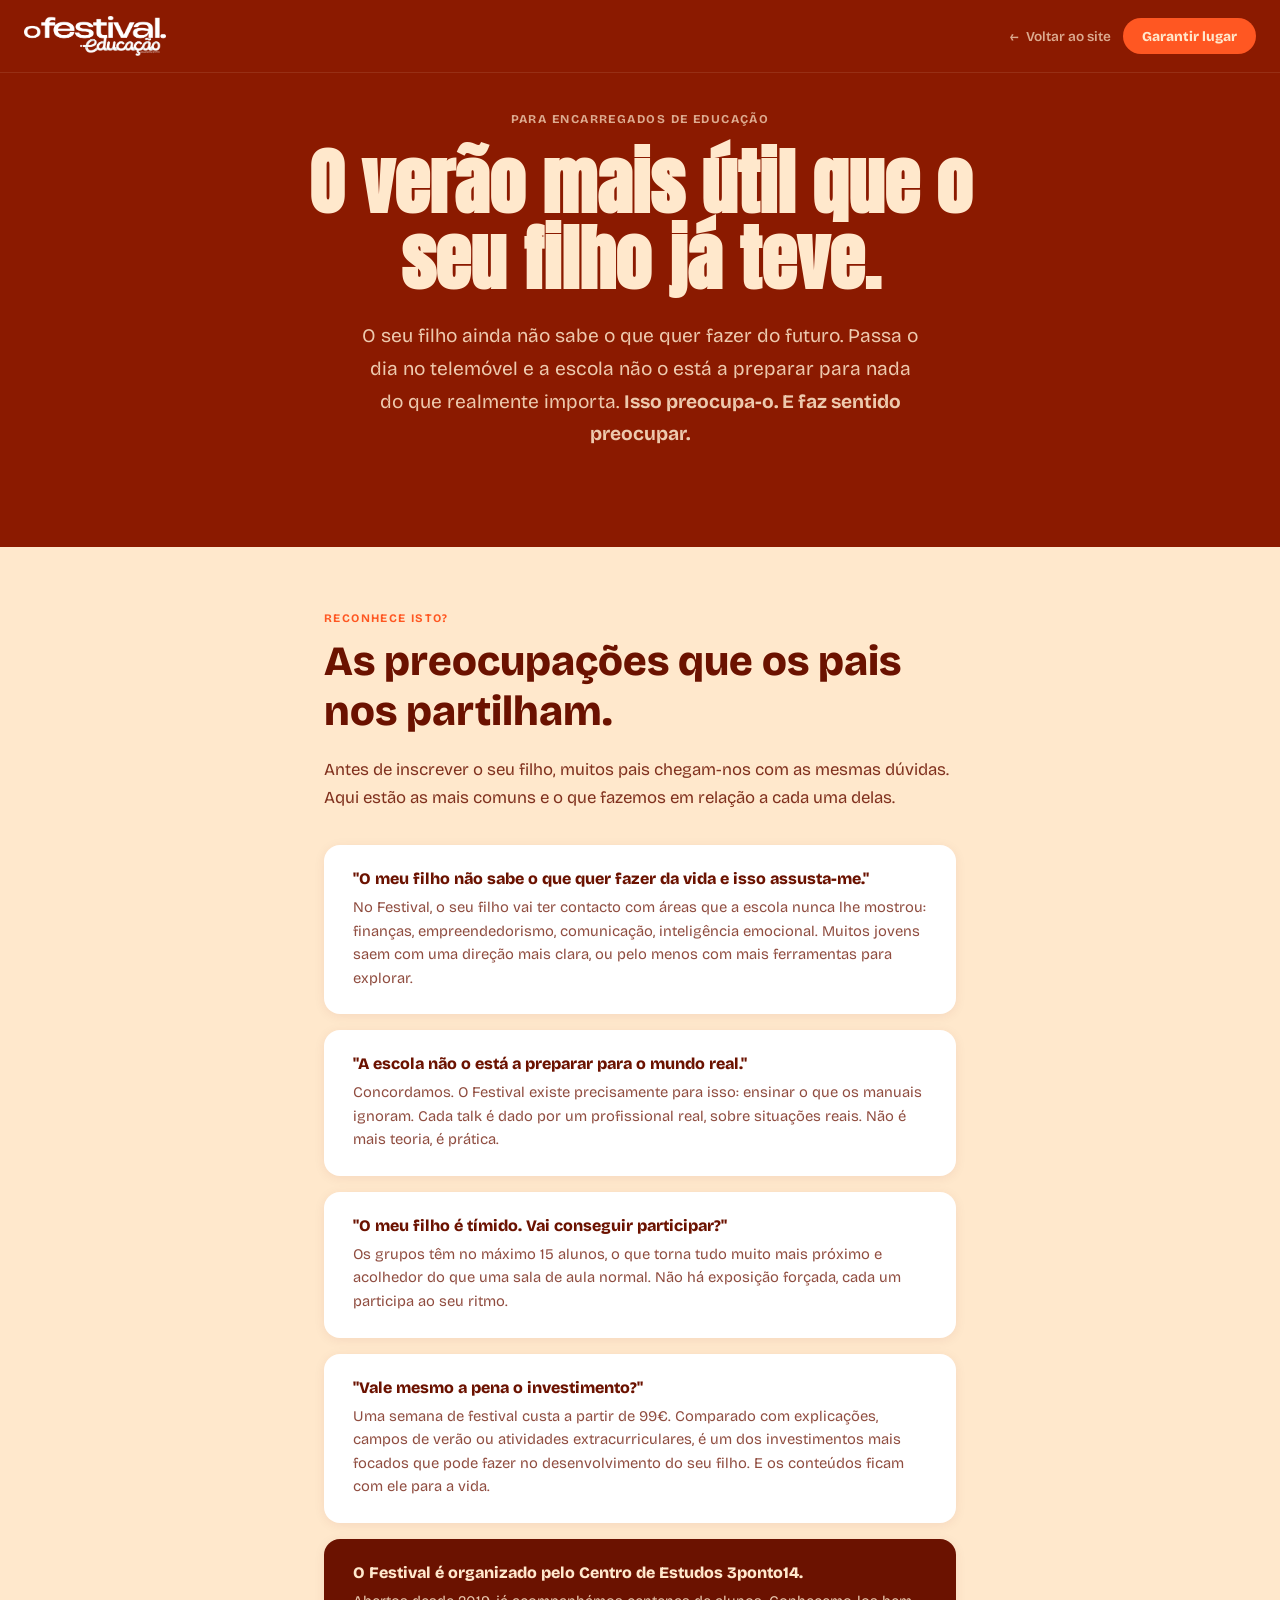
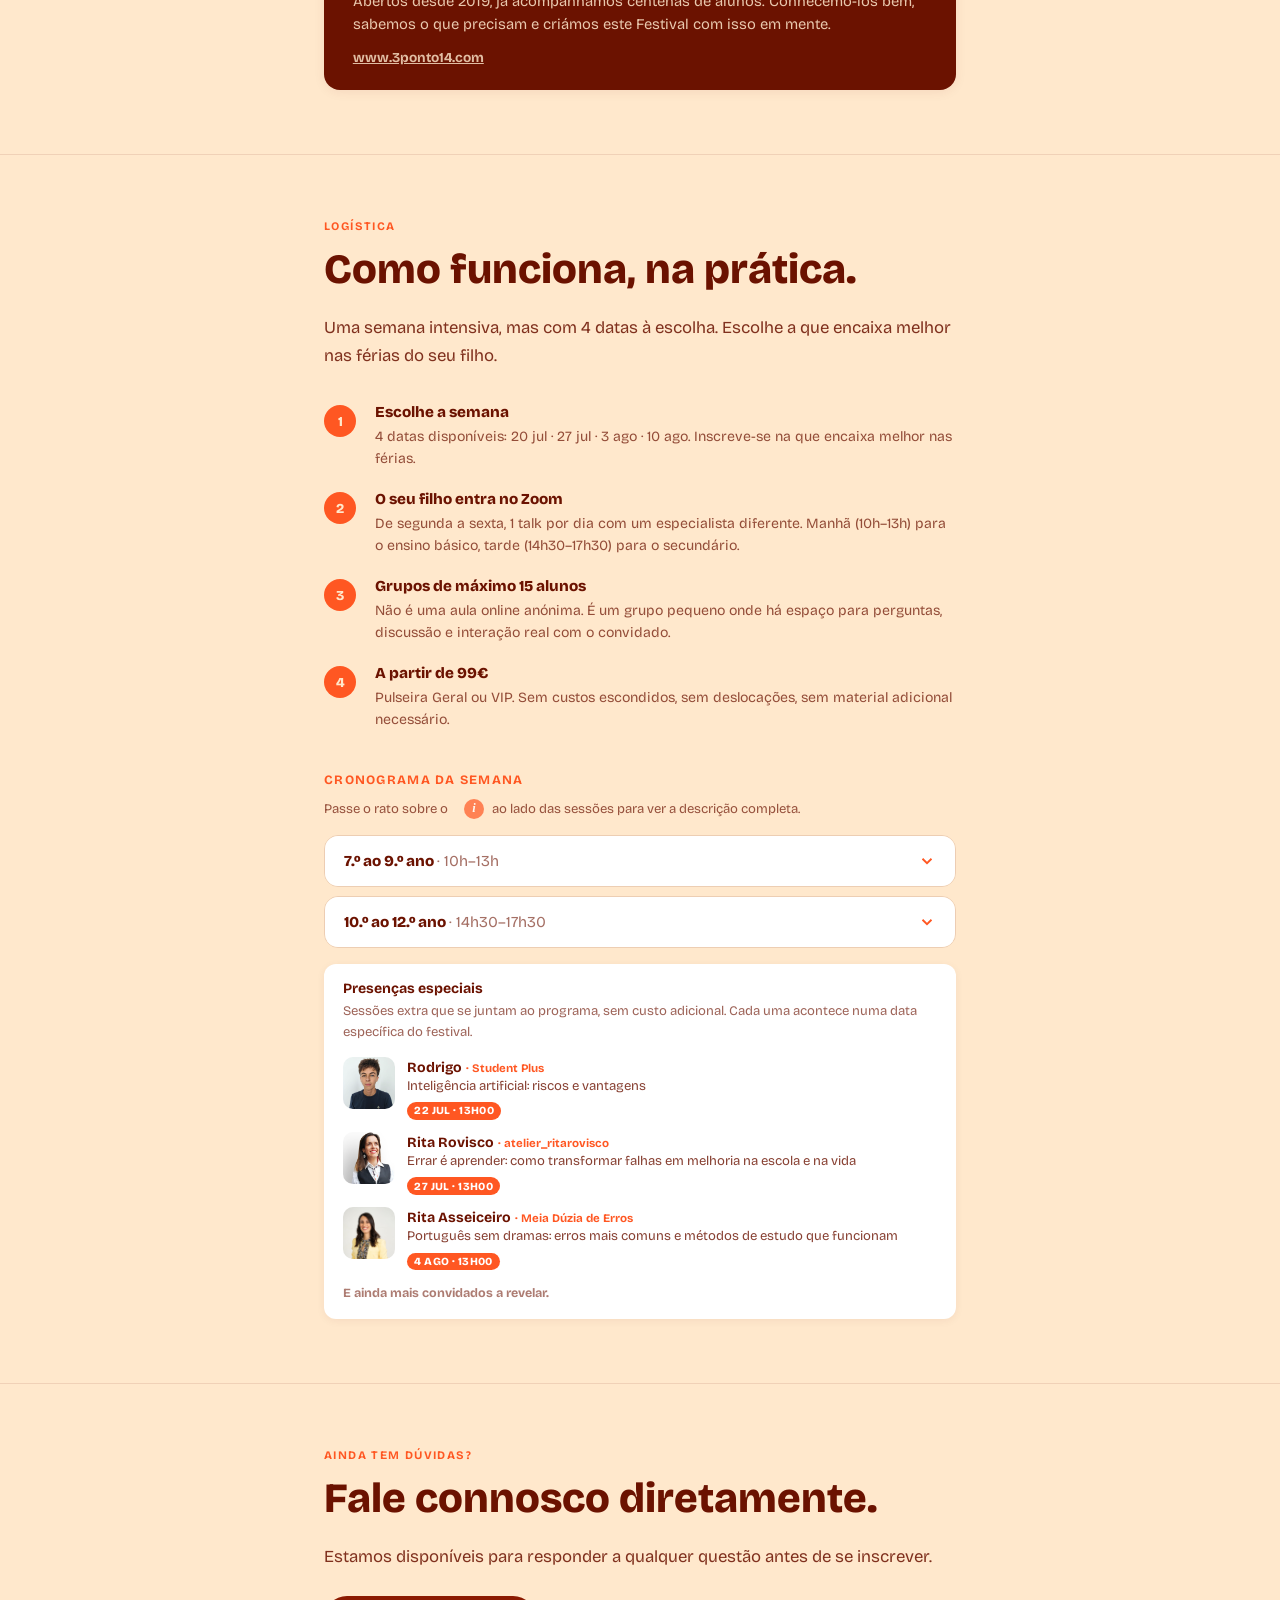
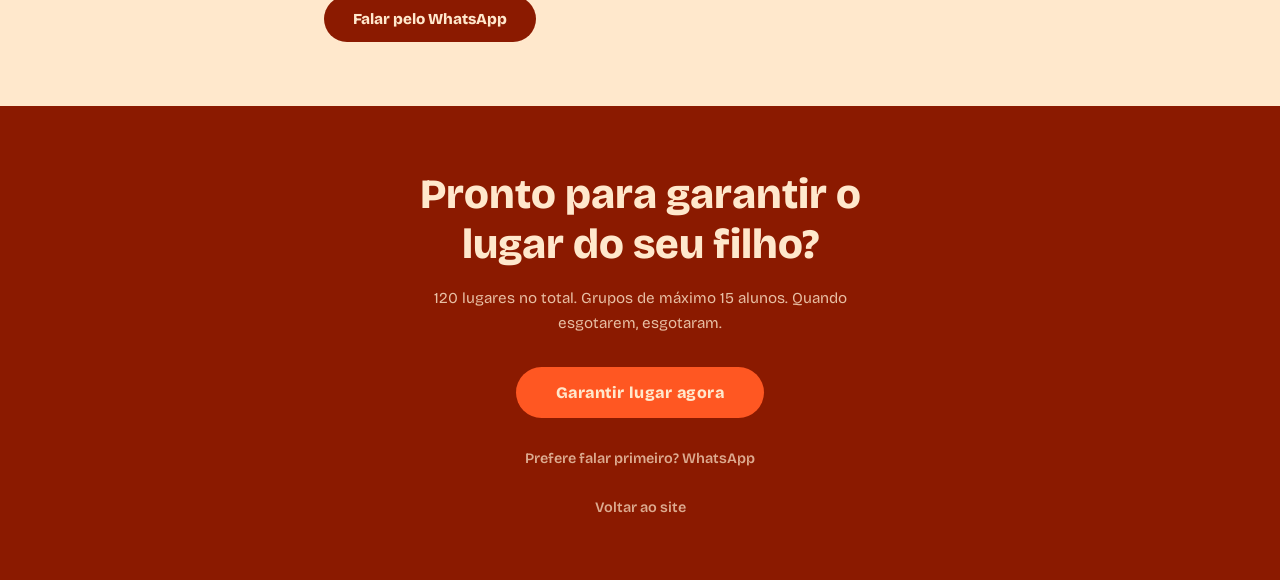
==== commit 75cce462: "Adicionar pop-up de presencas especiais do festival - Pop-up com as 3 presencas especiais (Rodrigo, " ====
--- a/encarregados.html
+++ b/encarregados.html
@@ -718,8 +718,39 @@
       </div>
 
       <div style="background:#fff;border-radius:12px;padding:1rem 1.2rem;box-shadow:0 2px 8px rgba(107,18,0,0.06);margin-top:0.4rem;">
-        <p style="font-size:0.88rem;font-weight:700;color:var(--dark);margin-bottom:0.3rem;">Convidados especiais</p>
-        <p style="font-size:0.85rem;opacity:0.65;line-height:1.6;">Vamos ter convidados especiais ao longo da semana. Os nomes serão anunciados em breve.</p>
+        <p style="font-size:0.88rem;font-weight:700;color:var(--dark);margin-bottom:0.25rem;">Presenças especiais</p>
+        <p style="font-size:0.82rem;opacity:0.65;line-height:1.55;margin-bottom:0.9rem;">Sessões extra que se juntam ao programa, sem custo adicional. Cada uma acontece numa data específica do festival.</p>
+        <div style="display:flex;flex-direction:column;gap:0.75rem;">
+
+          <div style="display:flex;gap:0.75rem;align-items:flex-start;">
+            <img src="rodrigo.png" alt="Rodrigo" style="width:52px;height:52px;border-radius:10px;object-fit:cover;object-position:center 18%;flex-shrink:0;" onerror="this.style.display='none'">
+            <div>
+              <span style="font-weight:700;font-size:0.88rem;color:var(--dark);">Rodrigo</span> <span style="font-size:0.72rem;color:var(--burnt);font-weight:700;">· Student Plus</span>
+              <p style="font-size:0.82rem;opacity:0.8;line-height:1.4;margin:0.1rem 0 0.25rem;">Inteligência artificial: riscos e vantagens</p>
+              <span style="display:inline-block;font-size:0.68rem;font-weight:800;text-transform:uppercase;letter-spacing:0.04em;color:#fff;background:var(--burnt);padding:0.2em 0.65em;border-radius:100px;">22 jul · 13h00</span>
+            </div>
+          </div>
+
+          <div style="display:flex;gap:0.75rem;align-items:flex-start;">
+            <img src="rita_rovisco.png" alt="Rita Rovisco" style="width:52px;height:52px;border-radius:10px;object-fit:cover;object-position:center 18%;flex-shrink:0;" onerror="this.style.display='none'">
+            <div>
+              <span style="font-weight:700;font-size:0.88rem;color:var(--dark);">Rita Rovisco</span> <span style="font-size:0.72rem;color:var(--burnt);font-weight:700;">· atelier_ritarovisco</span>
+              <p style="font-size:0.82rem;opacity:0.8;line-height:1.4;margin:0.1rem 0 0.25rem;">Errar é aprender: como transformar falhas em melhoria na escola e na vida</p>
+              <span style="display:inline-block;font-size:0.68rem;font-weight:800;text-transform:uppercase;letter-spacing:0.04em;color:#fff;background:var(--burnt);padding:0.2em 0.65em;border-radius:100px;">27 jul · 13h00</span>
+            </div>
+          </div>
+
+          <div style="display:flex;gap:0.75rem;align-items:flex-start;">
+            <img src="rita_asseiceiro.jpg" alt="Rita Asseiceiro" style="width:52px;height:52px;border-radius:10px;object-fit:cover;object-position:center 18%;flex-shrink:0;" onerror="this.style.display='none'">
+            <div>
+              <span style="font-weight:700;font-size:0.88rem;color:var(--dark);">Rita Asseiceiro</span> <span style="font-size:0.72rem;color:var(--burnt);font-weight:700;">· Meia Dúzia de Erros</span>
+              <p style="font-size:0.82rem;opacity:0.8;line-height:1.4;margin:0.1rem 0 0.25rem;">Português sem dramas: erros mais comuns e métodos de estudo que funcionam</p>
+              <span style="display:inline-block;font-size:0.68rem;font-weight:800;text-transform:uppercase;letter-spacing:0.04em;color:#fff;background:var(--burnt);padding:0.2em 0.65em;border-radius:100px;">4 ago · 13h00</span>
+            </div>
+          </div>
+
+        </div>
+        <p style="font-size:0.78rem;opacity:0.55;line-height:1.5;margin-top:0.9rem;font-weight:700;">E ainda mais convidados a revelar.</p>
       </div>
     </div>
   </div>
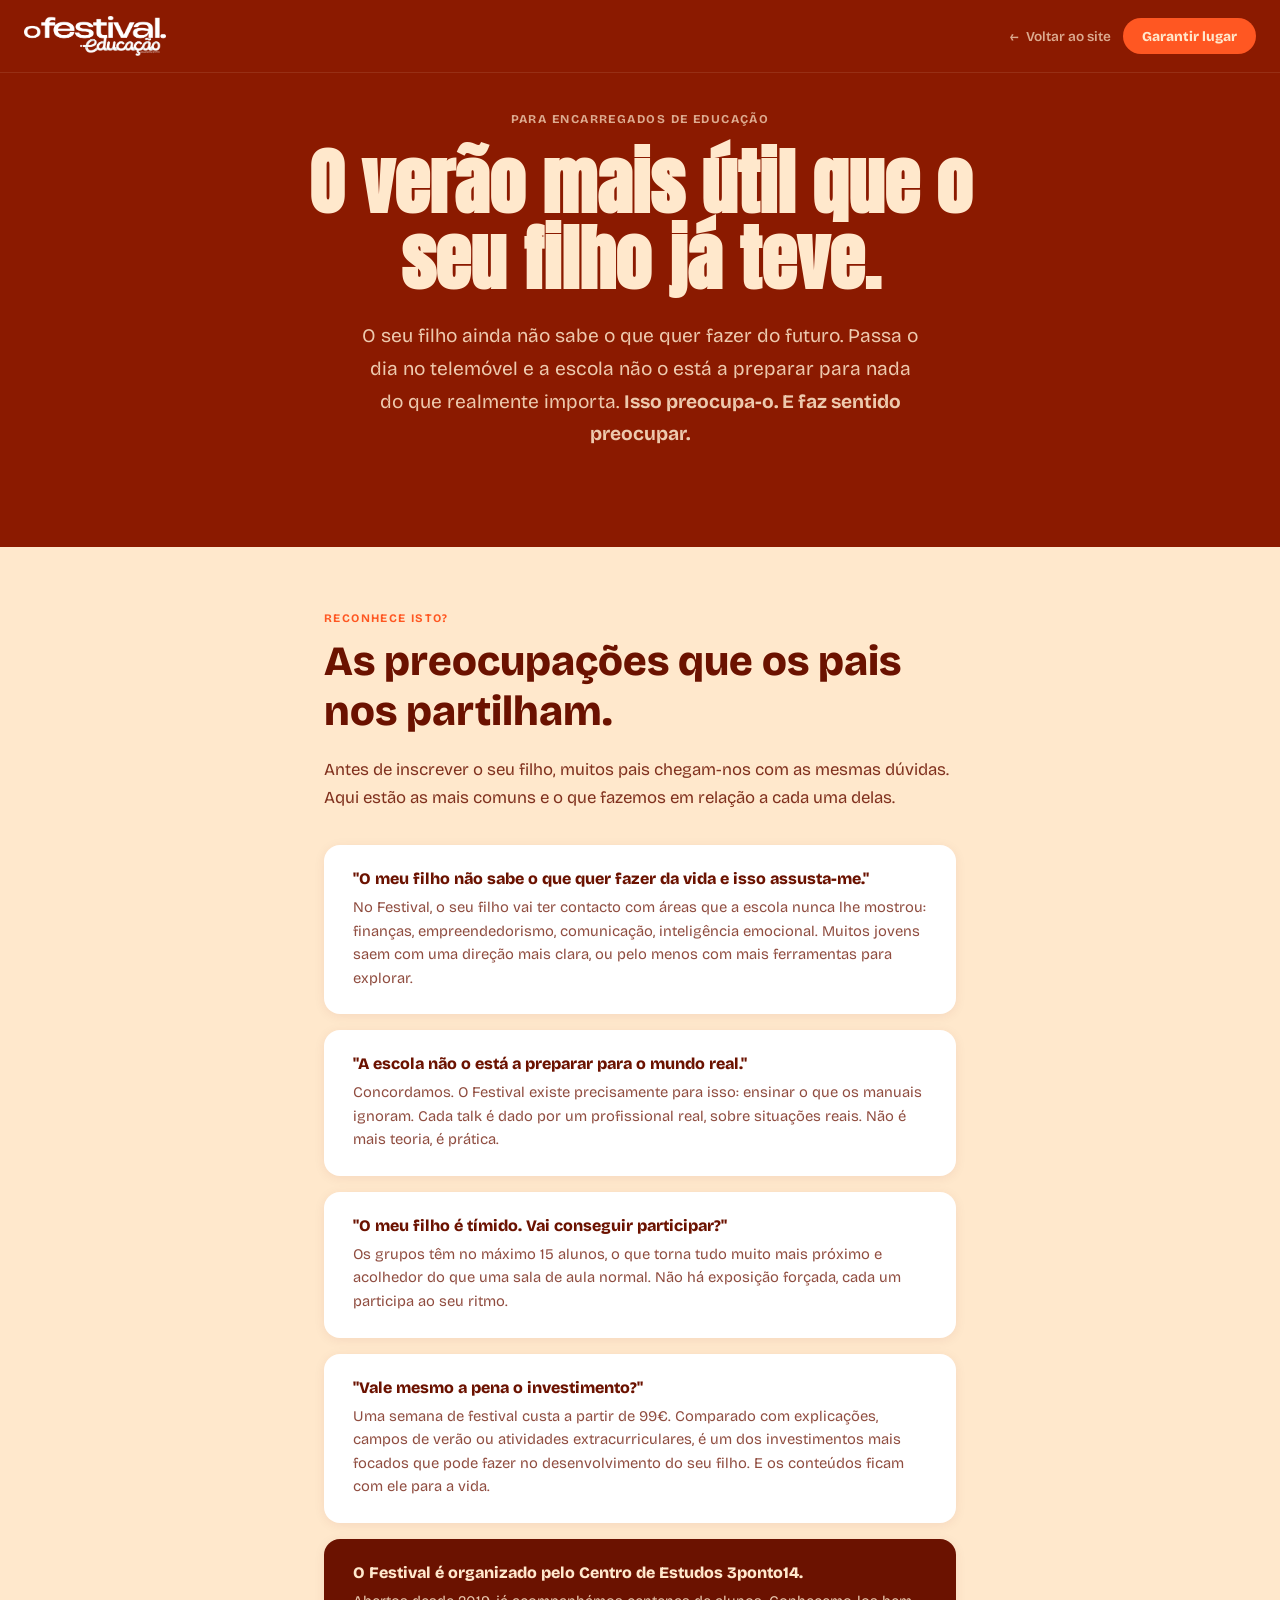
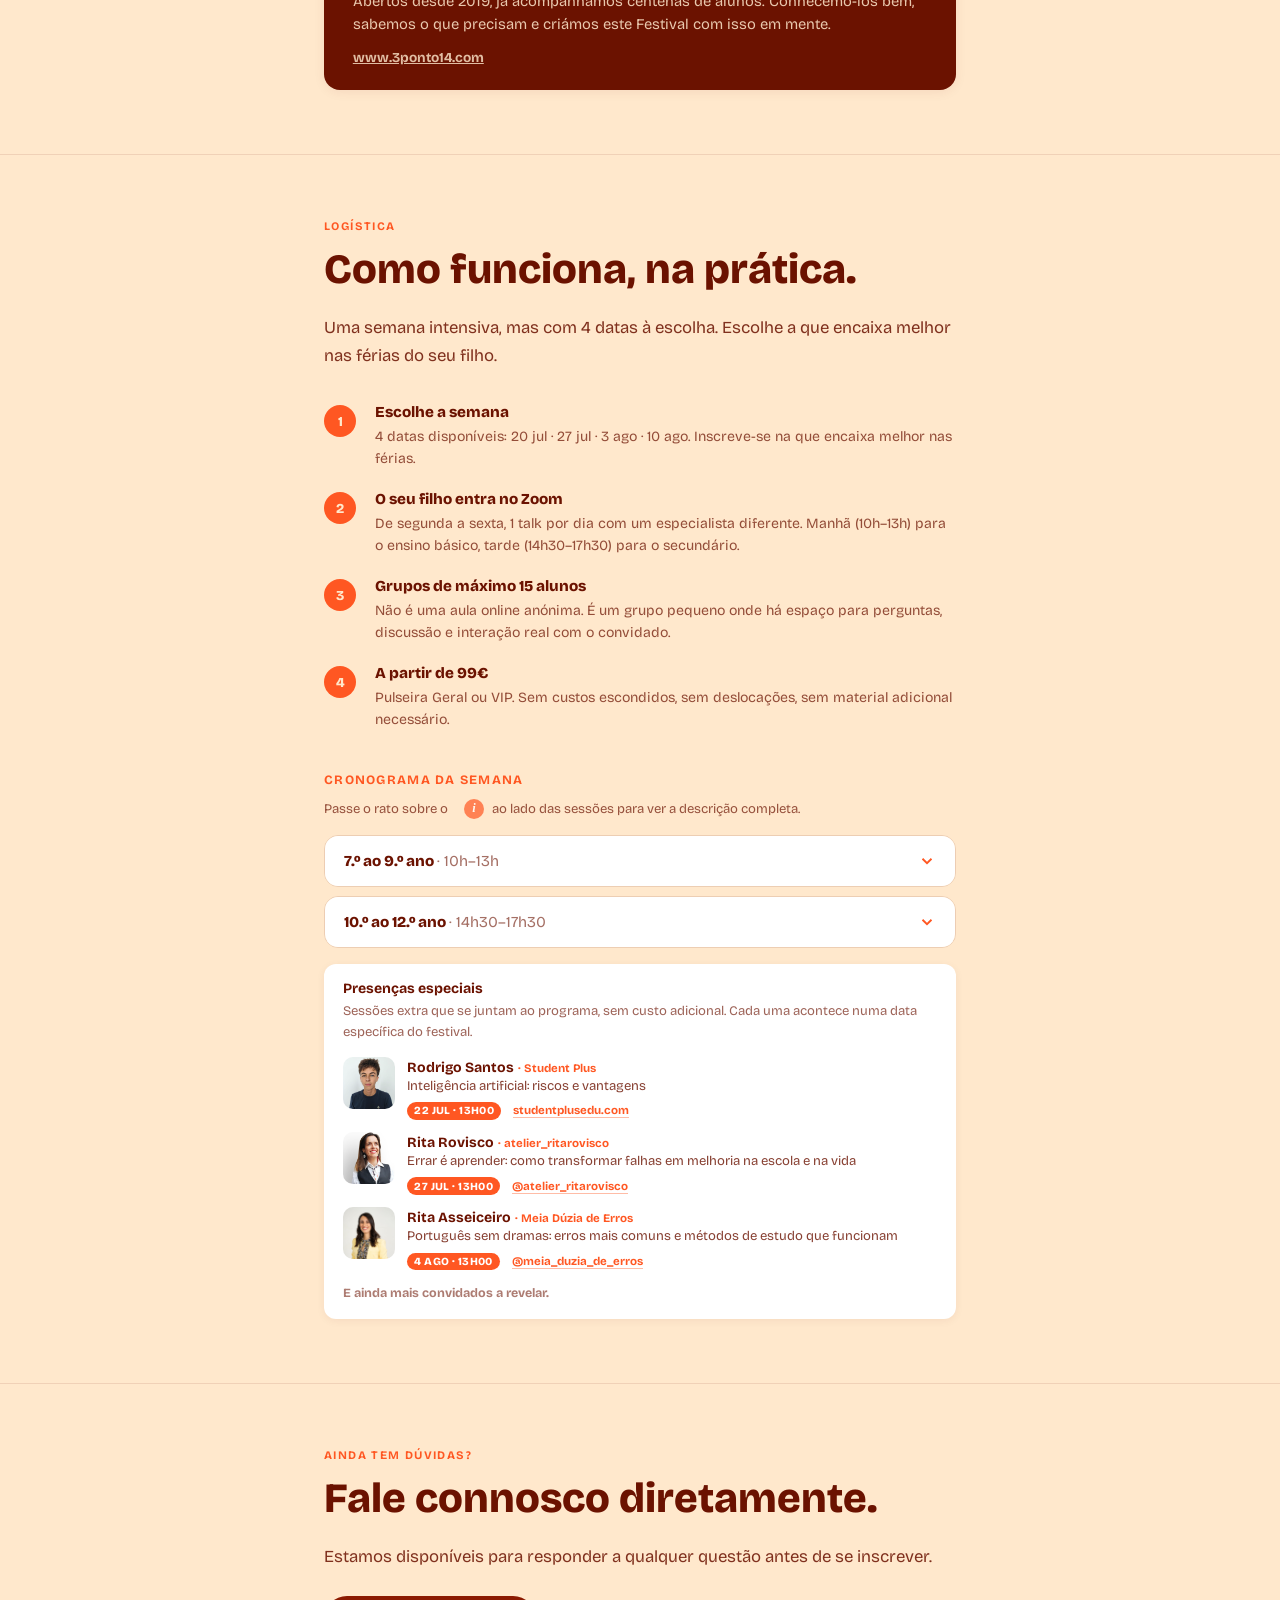
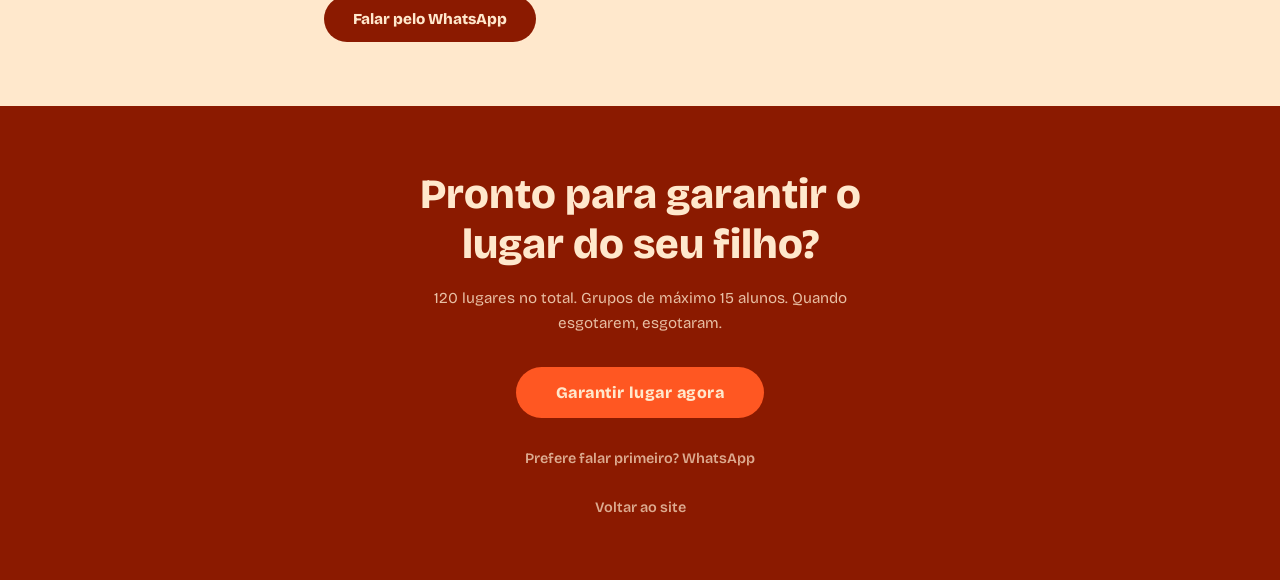
==== commit abb5bbb6: "Presencas especiais: adicionar links (Instagram/site), apelido do Rodrigo e ajuste mobile - Links pa" ====
--- a/encarregados.html
+++ b/encarregados.html
@@ -725,9 +725,10 @@
           <div style="display:flex;gap:0.75rem;align-items:flex-start;">
             <img src="rodrigo.png" alt="Rodrigo" style="width:52px;height:52px;border-radius:10px;object-fit:cover;object-position:center 18%;flex-shrink:0;" onerror="this.style.display='none'">
             <div>
-              <span style="font-weight:700;font-size:0.88rem;color:var(--dark);">Rodrigo</span> <span style="font-size:0.72rem;color:var(--burnt);font-weight:700;">· Student Plus</span>
+              <span style="font-weight:700;font-size:0.88rem;color:var(--dark);">Rodrigo Santos</span> <span style="font-size:0.72rem;color:var(--burnt);font-weight:700;">· Student Plus</span>
               <p style="font-size:0.82rem;opacity:0.8;line-height:1.4;margin:0.1rem 0 0.25rem;">Inteligência artificial: riscos e vantagens</p>
               <span style="display:inline-block;font-size:0.68rem;font-weight:800;text-transform:uppercase;letter-spacing:0.04em;color:#fff;background:var(--burnt);padding:0.2em 0.65em;border-radius:100px;">22 jul · 13h00</span>
+              <a href="https://studentplusedu.com/" target="_blank" rel="noopener" style="font-size:0.72rem;font-weight:700;color:var(--burnt);text-decoration:none;border-bottom:1px solid rgba(255,87,34,0.4);margin-left:0.5rem;">studentplusedu.com</a>
             </div>
           </div>
 
@@ -737,6 +738,7 @@
               <span style="font-weight:700;font-size:0.88rem;color:var(--dark);">Rita Rovisco</span> <span style="font-size:0.72rem;color:var(--burnt);font-weight:700;">· atelier_ritarovisco</span>
               <p style="font-size:0.82rem;opacity:0.8;line-height:1.4;margin:0.1rem 0 0.25rem;">Errar é aprender: como transformar falhas em melhoria na escola e na vida</p>
               <span style="display:inline-block;font-size:0.68rem;font-weight:800;text-transform:uppercase;letter-spacing:0.04em;color:#fff;background:var(--burnt);padding:0.2em 0.65em;border-radius:100px;">27 jul · 13h00</span>
+              <a href="https://instagram.com/atelier_ritarovisco/" target="_blank" rel="noopener" style="font-size:0.72rem;font-weight:700;color:var(--burnt);text-decoration:none;border-bottom:1px solid rgba(255,87,34,0.4);margin-left:0.5rem;">@atelier_ritarovisco</a>
             </div>
           </div>
 
@@ -746,6 +748,7 @@
               <span style="font-weight:700;font-size:0.88rem;color:var(--dark);">Rita Asseiceiro</span> <span style="font-size:0.72rem;color:var(--burnt);font-weight:700;">· Meia Dúzia de Erros</span>
               <p style="font-size:0.82rem;opacity:0.8;line-height:1.4;margin:0.1rem 0 0.25rem;">Português sem dramas: erros mais comuns e métodos de estudo que funcionam</p>
               <span style="display:inline-block;font-size:0.68rem;font-weight:800;text-transform:uppercase;letter-spacing:0.04em;color:#fff;background:var(--burnt);padding:0.2em 0.65em;border-radius:100px;">4 ago · 13h00</span>
+              <a href="https://instagram.com/meia_duzia_de_erros/" target="_blank" rel="noopener" style="font-size:0.72rem;font-weight:700;color:var(--burnt);text-decoration:none;border-bottom:1px solid rgba(255,87,34,0.4);margin-left:0.5rem;">@meia_duzia_de_erros</a>
             </div>
           </div>
 
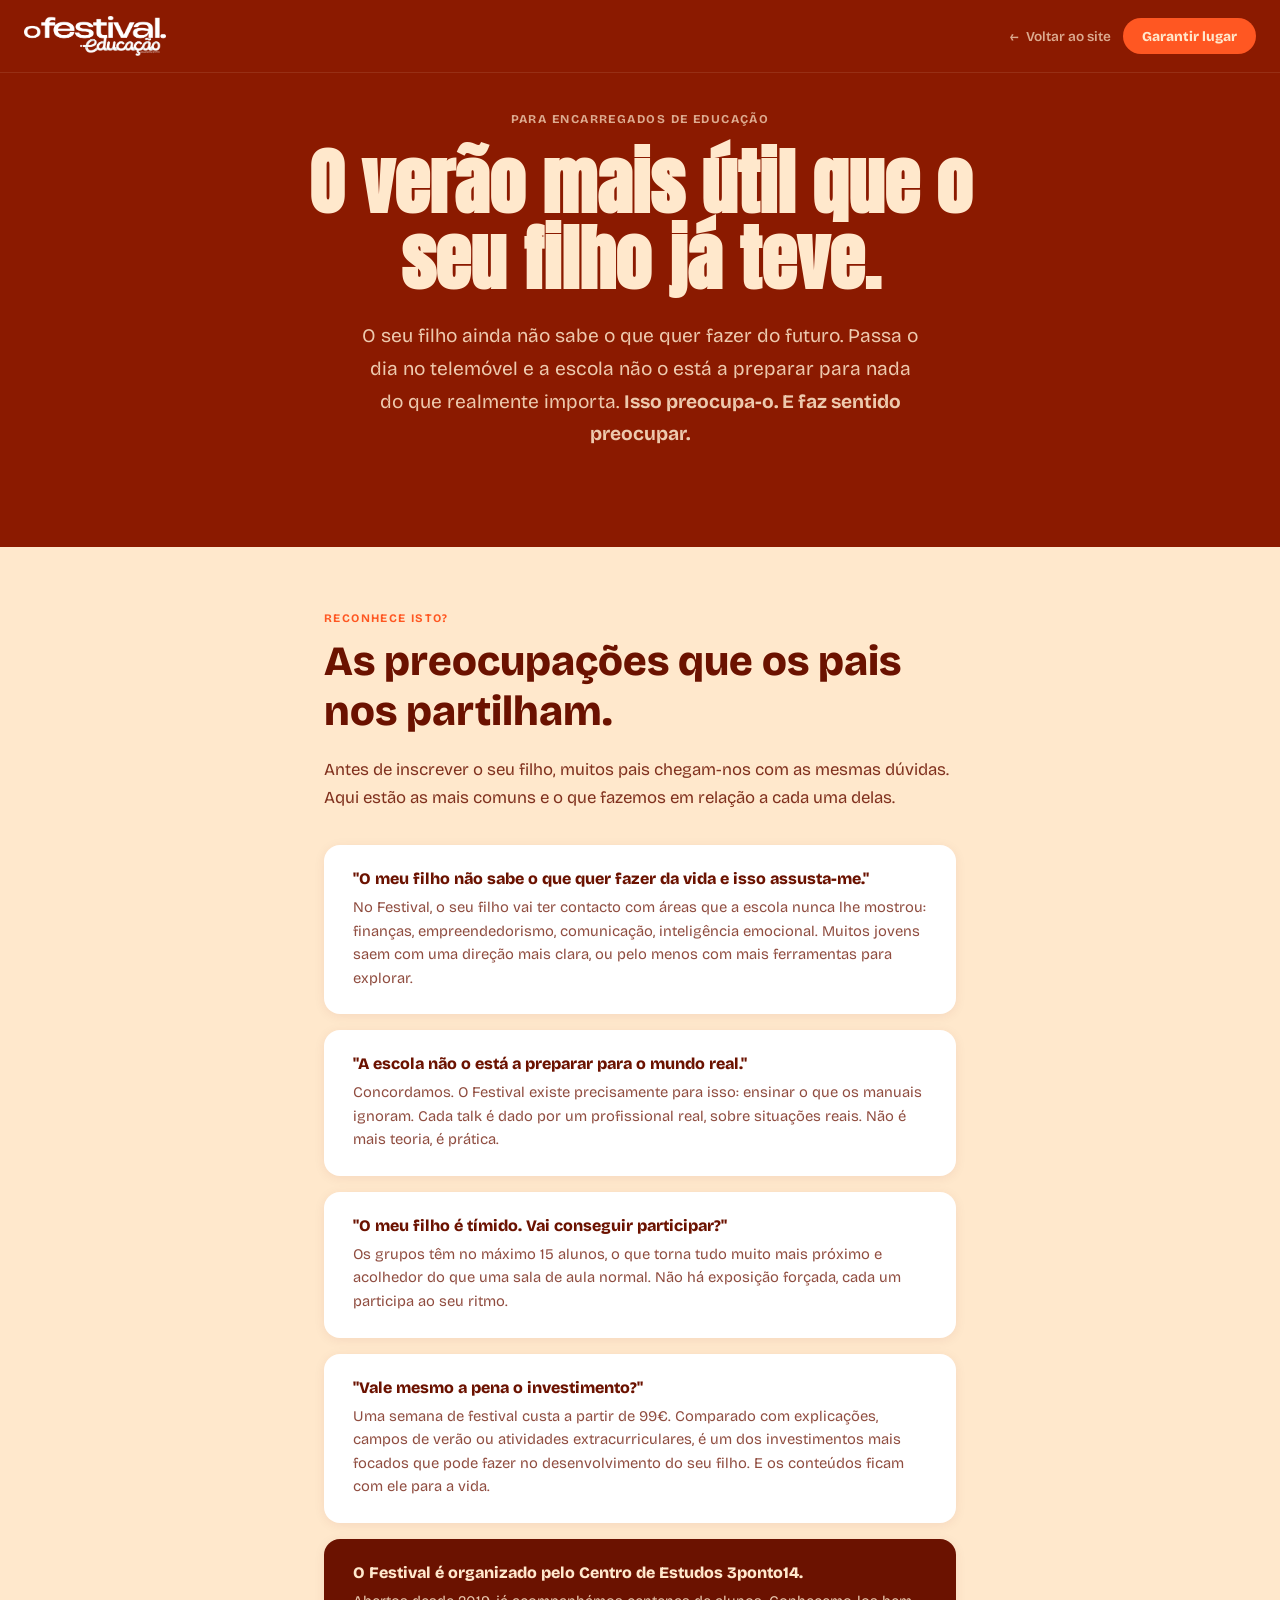
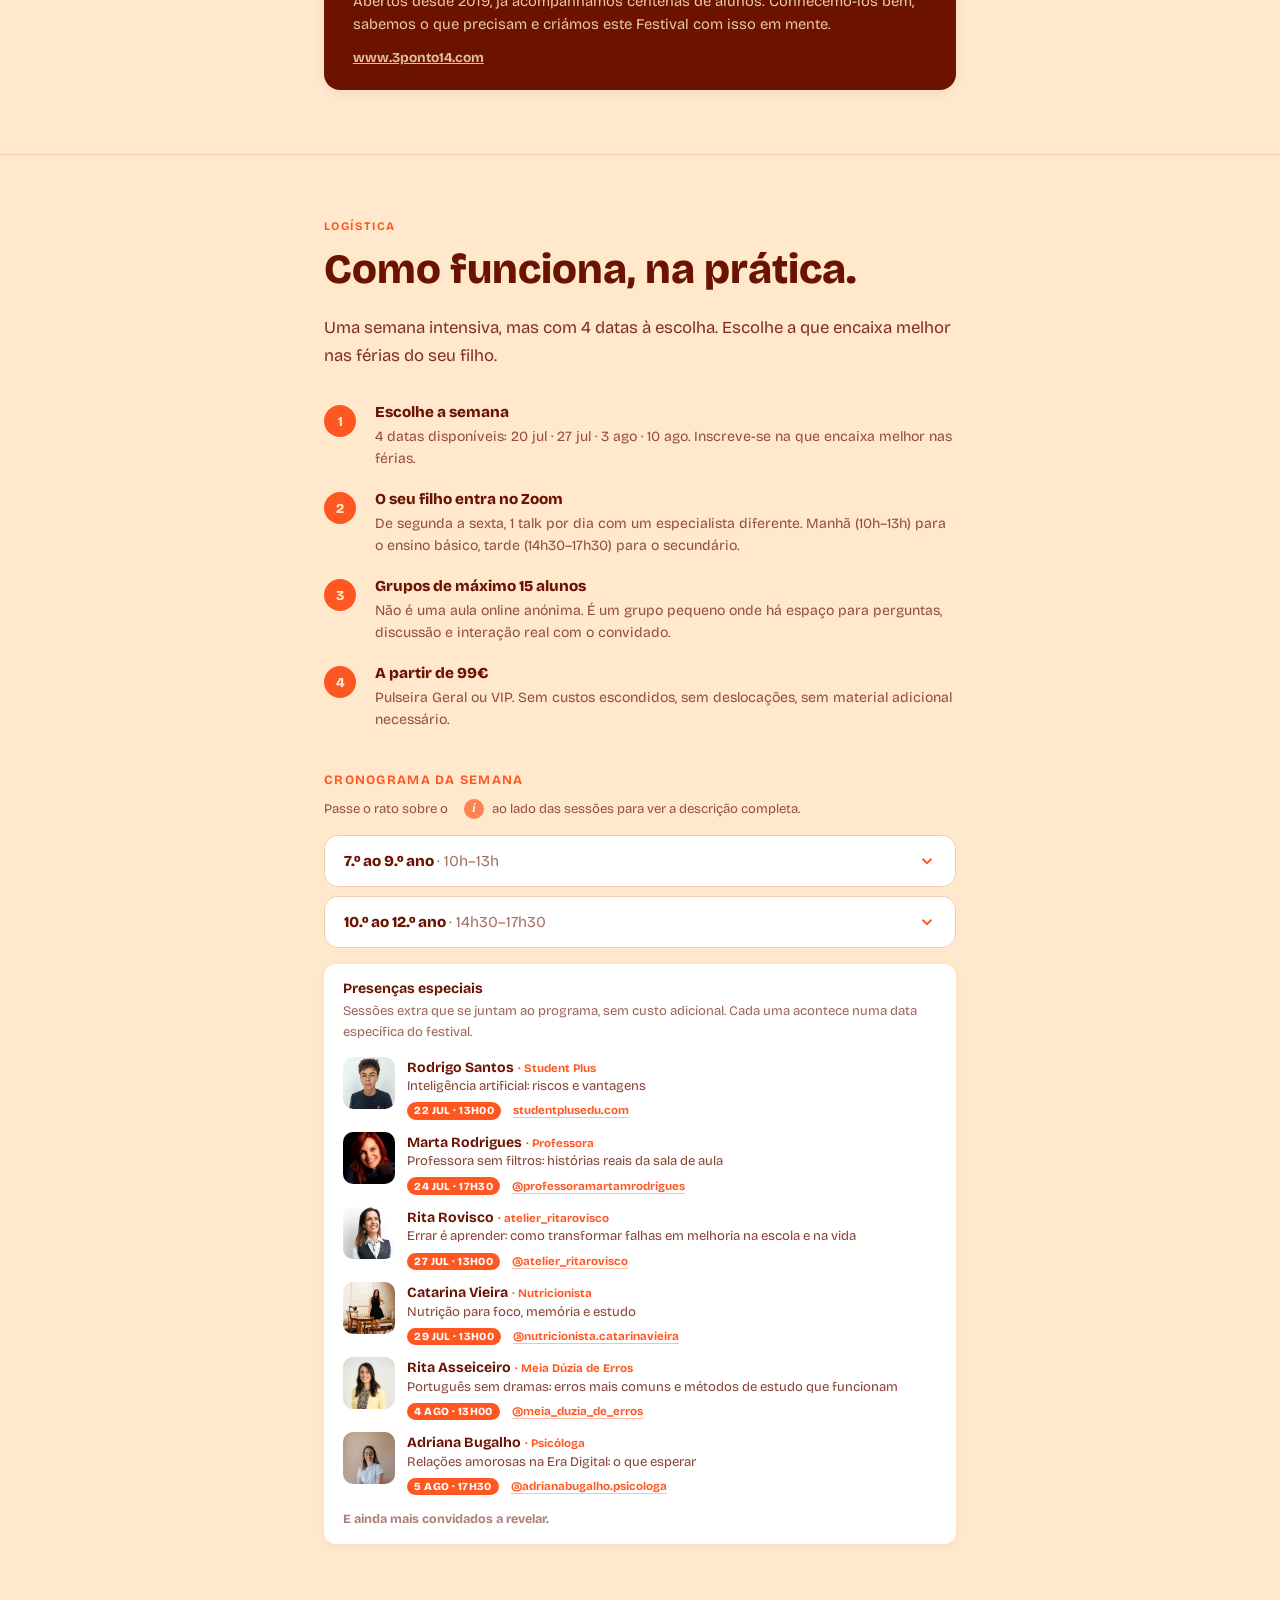
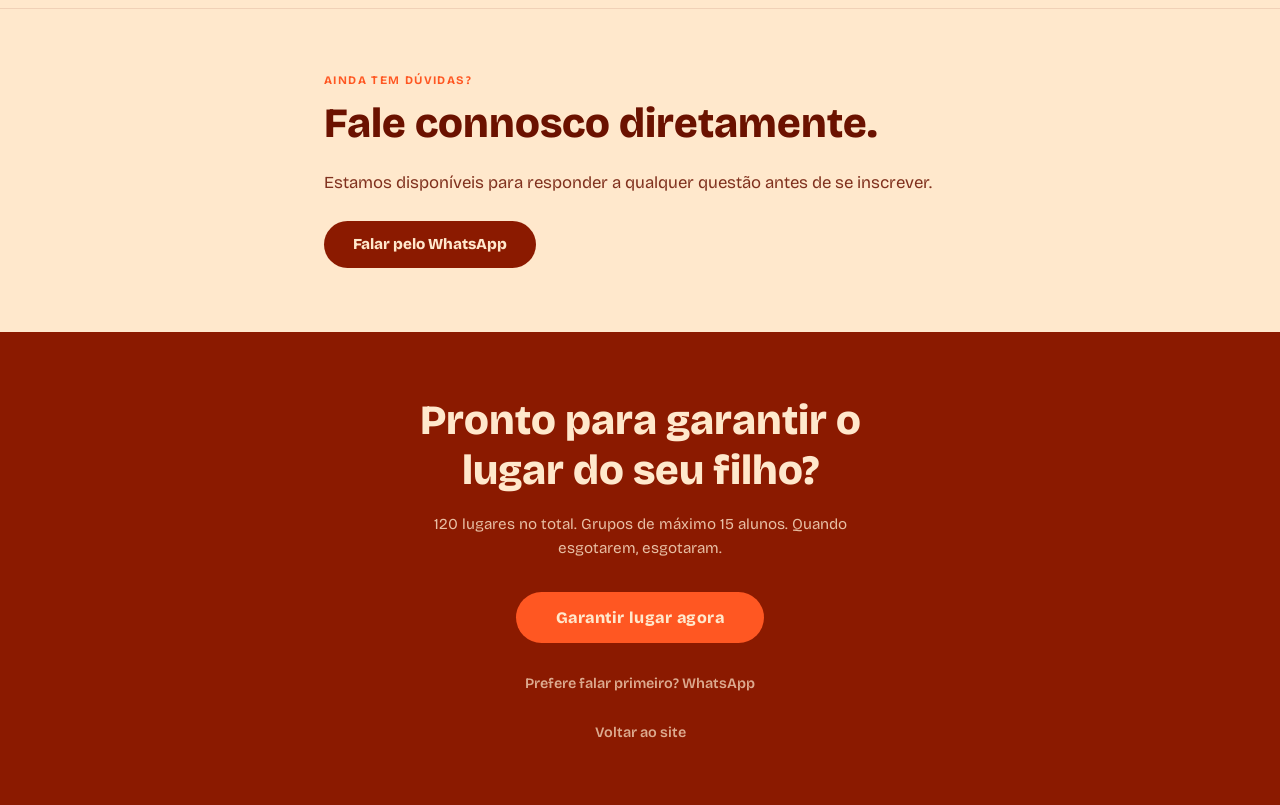
==== commit 3e150b49: "Presencas especiais: adicionar Marta Rodrigues, Catarina Vieira e Adriana Bugalho - 3 novos convidad" ====
--- a/encarregados.html
+++ b/encarregados.html
@@ -733,12 +733,32 @@
           </div>
 
           <div style="display:flex;gap:0.75rem;align-items:flex-start;">
+            <img src="marta_rodrigues.jpeg" alt="Marta Rodrigues" style="width:52px;height:52px;border-radius:10px;object-fit:cover;object-position:center 18%;flex-shrink:0;" onerror="this.style.display='none'">
+            <div>
+              <span style="font-weight:700;font-size:0.88rem;color:var(--dark);">Marta Rodrigues</span> <span style="font-size:0.72rem;color:var(--burnt);font-weight:700;">· Professora</span>
+              <p style="font-size:0.82rem;opacity:0.8;line-height:1.4;margin:0.1rem 0 0.25rem;">Professora sem filtros: histórias reais da sala de aula</p>
+              <span style="display:inline-block;font-size:0.68rem;font-weight:800;text-transform:uppercase;letter-spacing:0.04em;color:#fff;background:var(--burnt);padding:0.2em 0.65em;border-radius:100px;">24 jul · 17h30</span>
+              <a href="https://instagram.com/professoramartamrodrigues/" target="_blank" rel="noopener" style="font-size:0.72rem;font-weight:700;color:var(--burnt);text-decoration:none;border-bottom:1px solid rgba(255,87,34,0.4);margin-left:0.5rem;">@professoramartamrodrigues</a>
+            </div>
+          </div>
+
+          <div style="display:flex;gap:0.75rem;align-items:flex-start;">
             <img src="rita_rovisco.png" alt="Rita Rovisco" style="width:52px;height:52px;border-radius:10px;object-fit:cover;object-position:center 18%;flex-shrink:0;" onerror="this.style.display='none'">
             <div>
               <span style="font-weight:700;font-size:0.88rem;color:var(--dark);">Rita Rovisco</span> <span style="font-size:0.72rem;color:var(--burnt);font-weight:700;">· atelier_ritarovisco</span>
               <p style="font-size:0.82rem;opacity:0.8;line-height:1.4;margin:0.1rem 0 0.25rem;">Errar é aprender: como transformar falhas em melhoria na escola e na vida</p>
               <span style="display:inline-block;font-size:0.68rem;font-weight:800;text-transform:uppercase;letter-spacing:0.04em;color:#fff;background:var(--burnt);padding:0.2em 0.65em;border-radius:100px;">27 jul · 13h00</span>
               <a href="https://instagram.com/atelier_ritarovisco/" target="_blank" rel="noopener" style="font-size:0.72rem;font-weight:700;color:var(--burnt);text-decoration:none;border-bottom:1px solid rgba(255,87,34,0.4);margin-left:0.5rem;">@atelier_ritarovisco</a>
+            </div>
+          </div>
+
+          <div style="display:flex;gap:0.75rem;align-items:flex-start;">
+            <img src="catarina_vieira.jpeg" alt="Catarina Vieira" style="width:52px;height:52px;border-radius:10px;object-fit:cover;object-position:62% 20%;flex-shrink:0;" onerror="this.style.display='none'">
+            <div>
+              <span style="font-weight:700;font-size:0.88rem;color:var(--dark);">Catarina Vieira</span> <span style="font-size:0.72rem;color:var(--burnt);font-weight:700;">· Nutricionista</span>
+              <p style="font-size:0.82rem;opacity:0.8;line-height:1.4;margin:0.1rem 0 0.25rem;">Nutrição para foco, memória e estudo</p>
+              <span style="display:inline-block;font-size:0.68rem;font-weight:800;text-transform:uppercase;letter-spacing:0.04em;color:#fff;background:var(--burnt);padding:0.2em 0.65em;border-radius:100px;">29 jul · 13h00</span>
+              <a href="https://instagram.com/nutricionista.catarinavieira" target="_blank" rel="noopener" style="font-size:0.72rem;font-weight:700;color:var(--burnt);text-decoration:none;border-bottom:1px solid rgba(255,87,34,0.4);margin-left:0.5rem;">@nutricionista.catarinavieira</a>
             </div>
           </div>
 
@@ -749,6 +769,16 @@
               <p style="font-size:0.82rem;opacity:0.8;line-height:1.4;margin:0.1rem 0 0.25rem;">Português sem dramas: erros mais comuns e métodos de estudo que funcionam</p>
               <span style="display:inline-block;font-size:0.68rem;font-weight:800;text-transform:uppercase;letter-spacing:0.04em;color:#fff;background:var(--burnt);padding:0.2em 0.65em;border-radius:100px;">4 ago · 13h00</span>
               <a href="https://instagram.com/meia_duzia_de_erros/" target="_blank" rel="noopener" style="font-size:0.72rem;font-weight:700;color:var(--burnt);text-decoration:none;border-bottom:1px solid rgba(255,87,34,0.4);margin-left:0.5rem;">@meia_duzia_de_erros</a>
+            </div>
+          </div>
+
+          <div style="display:flex;gap:0.75rem;align-items:flex-start;">
+            <img src="adriana_bugalho.jpeg" alt="Adriana Bugalho" style="width:52px;height:52px;border-radius:10px;object-fit:cover;object-position:center 18%;flex-shrink:0;" onerror="this.style.display='none'">
+            <div>
+              <span style="font-weight:700;font-size:0.88rem;color:var(--dark);">Adriana Bugalho</span> <span style="font-size:0.72rem;color:var(--burnt);font-weight:700;">· Psicóloga</span>
+              <p style="font-size:0.82rem;opacity:0.8;line-height:1.4;margin:0.1rem 0 0.25rem;">Relações amorosas na Era Digital: o que esperar</p>
+              <span style="display:inline-block;font-size:0.68rem;font-weight:800;text-transform:uppercase;letter-spacing:0.04em;color:#fff;background:var(--burnt);padding:0.2em 0.65em;border-radius:100px;">5 ago · 17h30</span>
+              <a href="https://instagram.com/adrianabugalho.psicologa" target="_blank" rel="noopener" style="font-size:0.72rem;font-weight:700;color:var(--burnt);text-decoration:none;border-bottom:1px solid rgba(255,87,34,0.4);margin-left:0.5rem;">@adrianabugalho.psicologa</a>
             </div>
           </div>
 
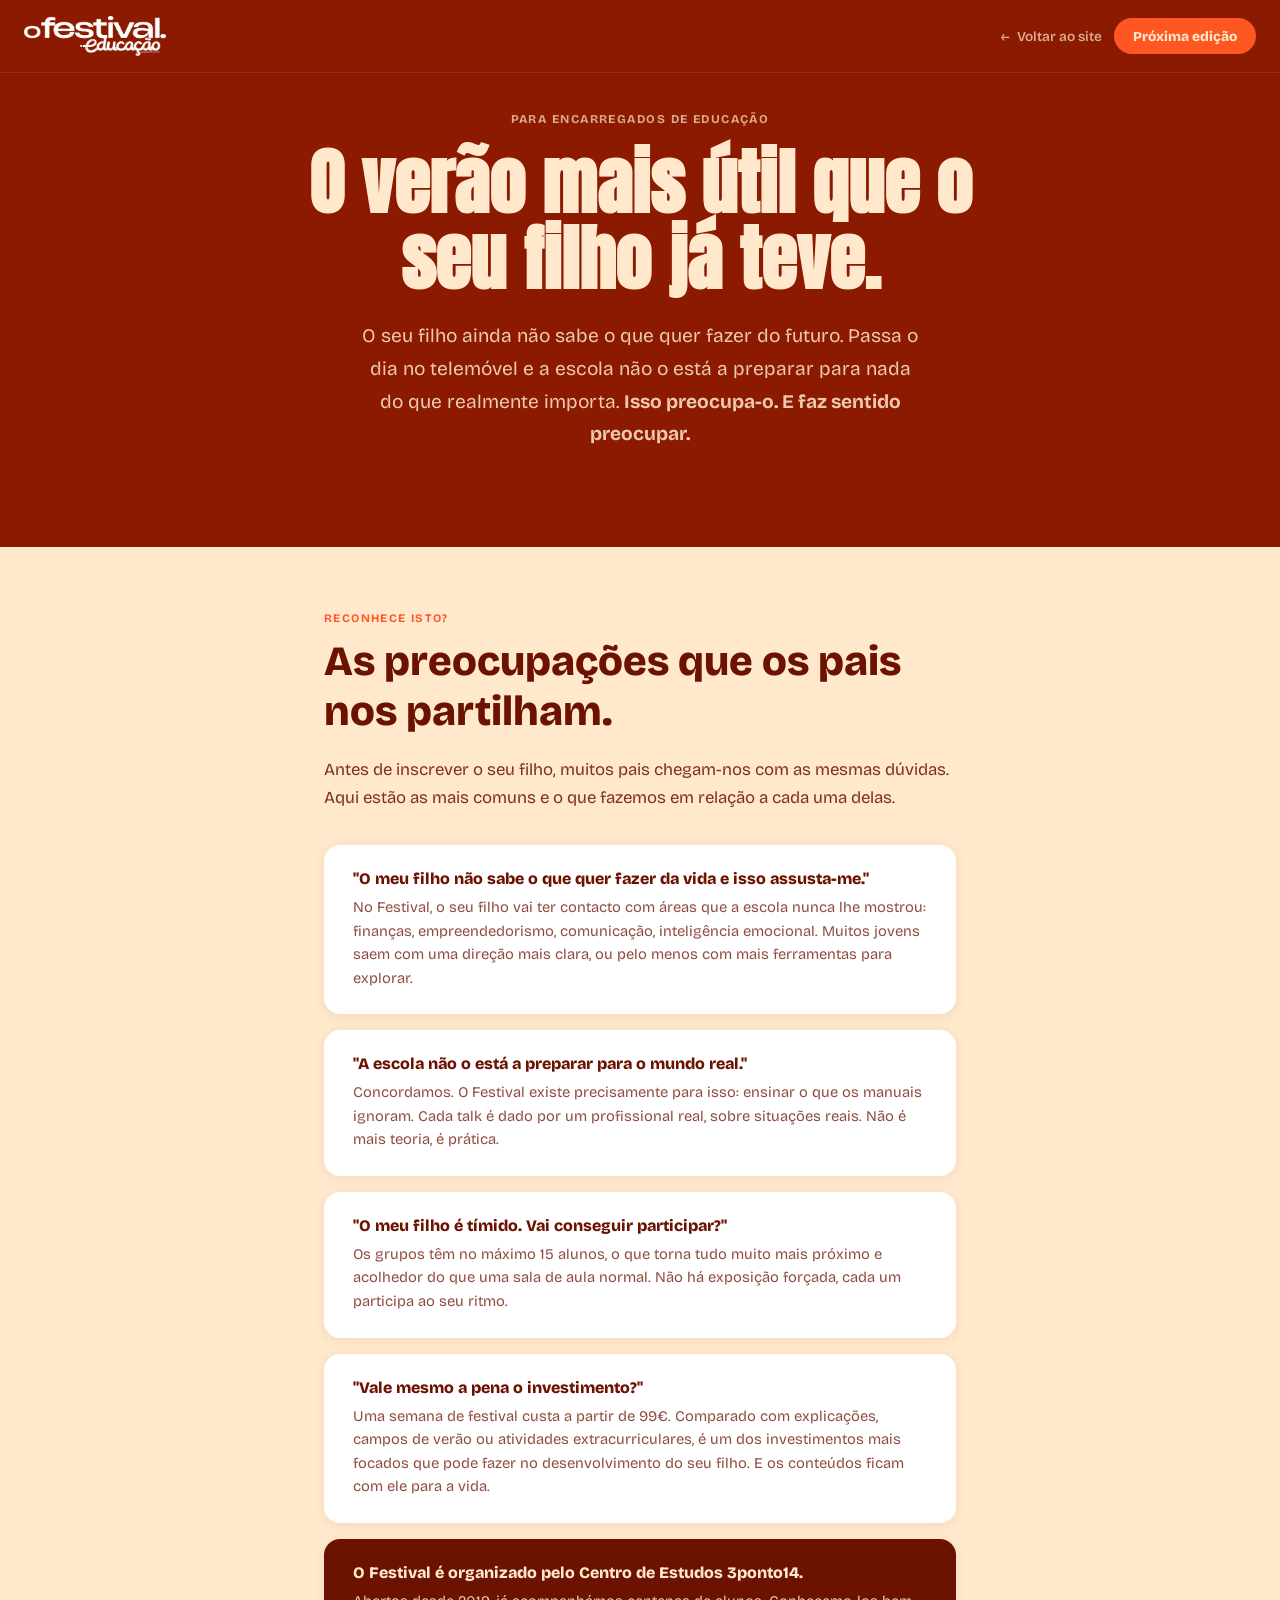
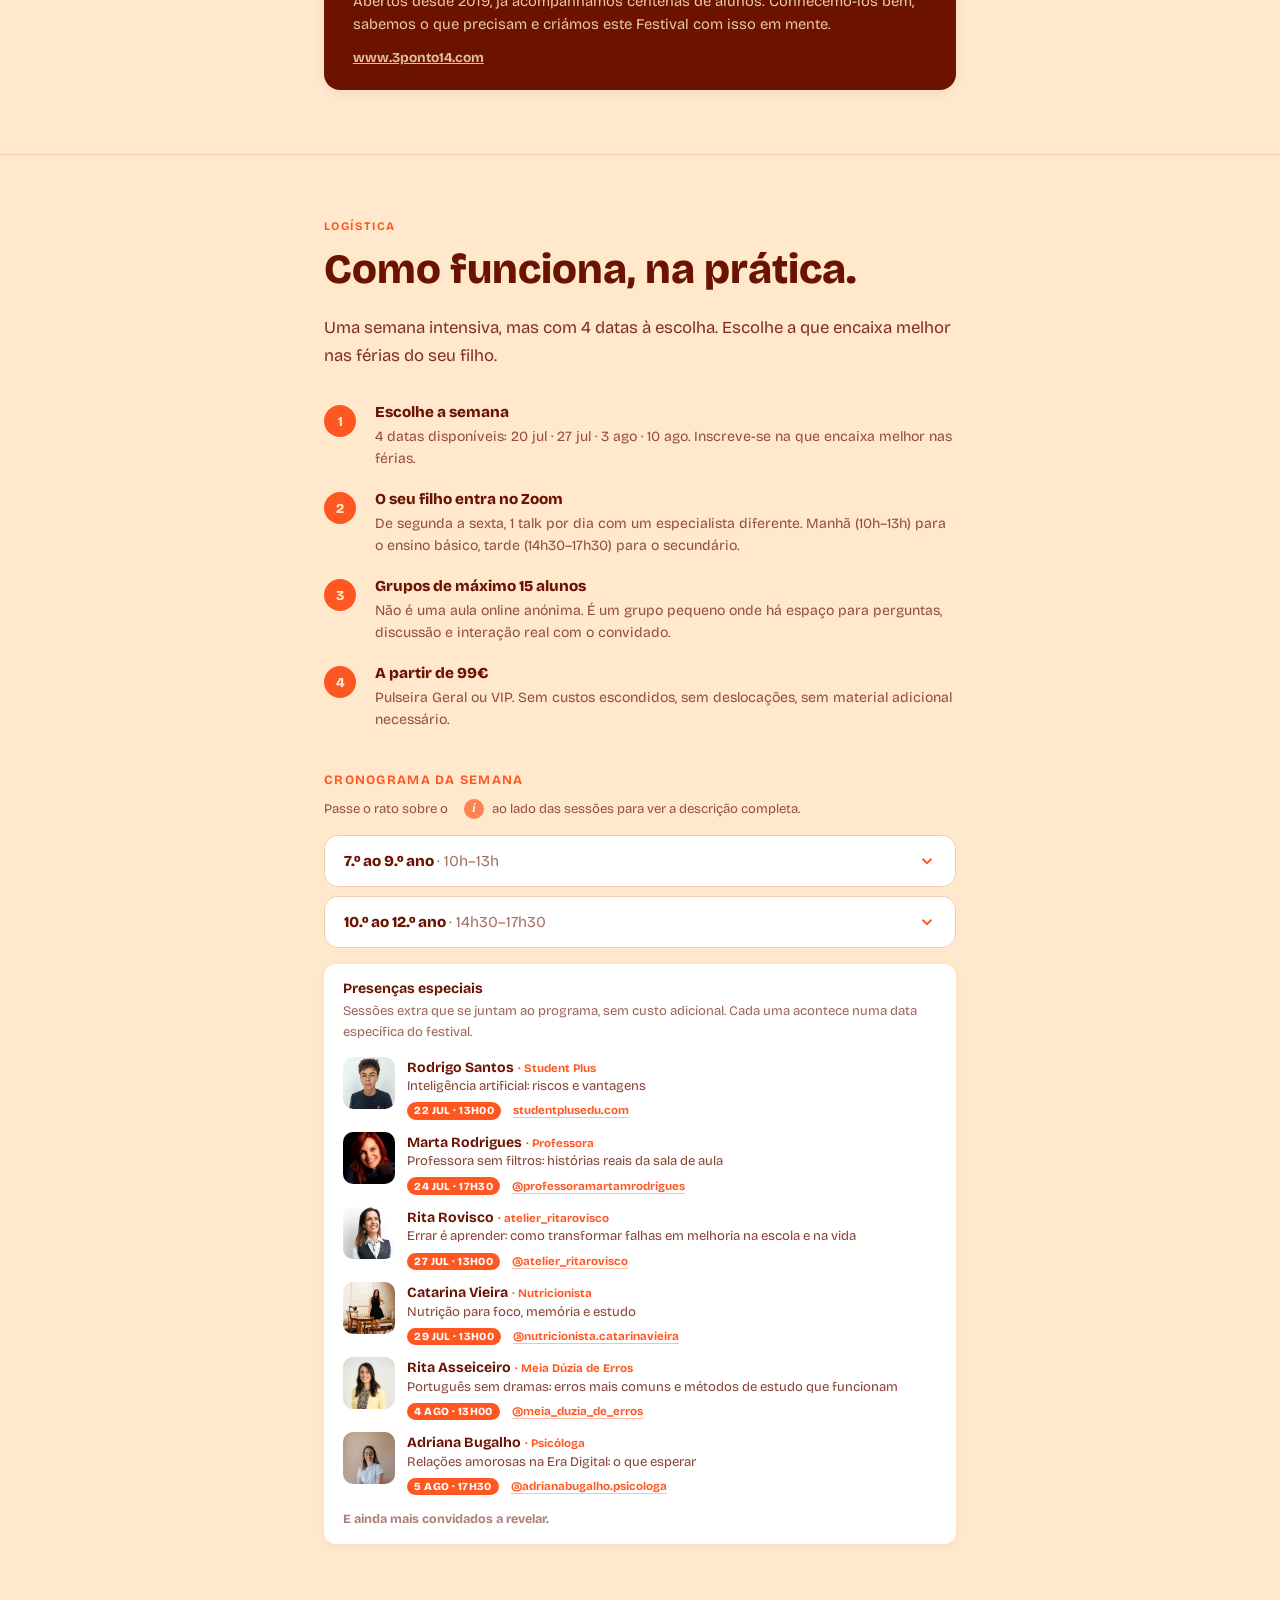
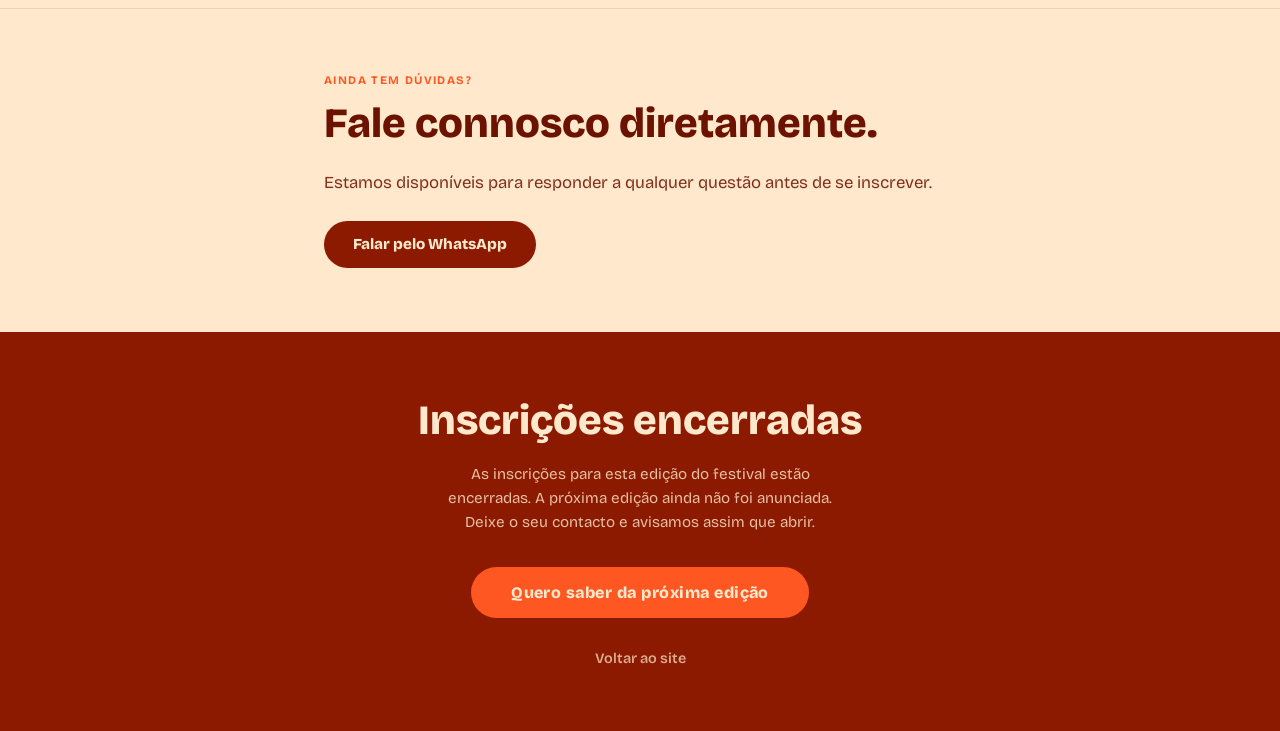
==== commit 3b36285c: "Encerrar inscricoes da edicao Verao 2026 - Aviso no topo do hero: inscricoes encerradas, proxima edi" ====
--- a/encarregados.html
+++ b/encarregados.html
@@ -525,7 +525,7 @@
   </a>
   <div style="display:flex;align-items:center;gap:0.75rem;">
     <a href="/" class="nav-back" aria-label="Voltar ao site">&#8592;<span class="nav-back-label">&nbsp;Voltar ao site</span></a>
-    <a href="https://forms.gle/EdxyNhv4k7qgLFpBA" target="_blank" rel="noopener" class="nav-cta">Garantir lugar</a>
+    <a href="https://wa.link/cw8seg" target="_blank" rel="noopener" class="nav-cta">Próxima edição</a>
   </div>
 </nav>
 
@@ -802,11 +802,10 @@
 
 <!-- CTA FINAL -->
 <div class="cta-section">
-  <h2>Pronto para garantir o lugar do seu filho?</h2>
-  <p>120 lugares no total. Grupos de máximo 15 alunos. Quando esgotarem, esgotaram.</p>
+  <h2>Inscrições encerradas</h2>
+  <p>As inscrições para esta edição do festival estão encerradas. A próxima edição ainda não foi anunciada. Deixe o seu contacto e avisamos assim que abrir.</p>
   <div class="cta-buttons">
-    <a href="https://forms.gle/EdxyNhv4k7qgLFpBA" target="_blank" rel="noopener" class="btn-primary">Garantir lugar agora</a>
-    <a href="https://wa.link/cw8seg" target="_blank" rel="noopener" class="btn-secondary">Prefere falar primeiro? WhatsApp</a>
+    <a href="https://wa.link/cw8seg" target="_blank" rel="noopener" class="btn-primary">Quero saber da próxima edição</a>
     <a href="/" class="btn-secondary">Voltar ao site</a>
   </div>
 </div>
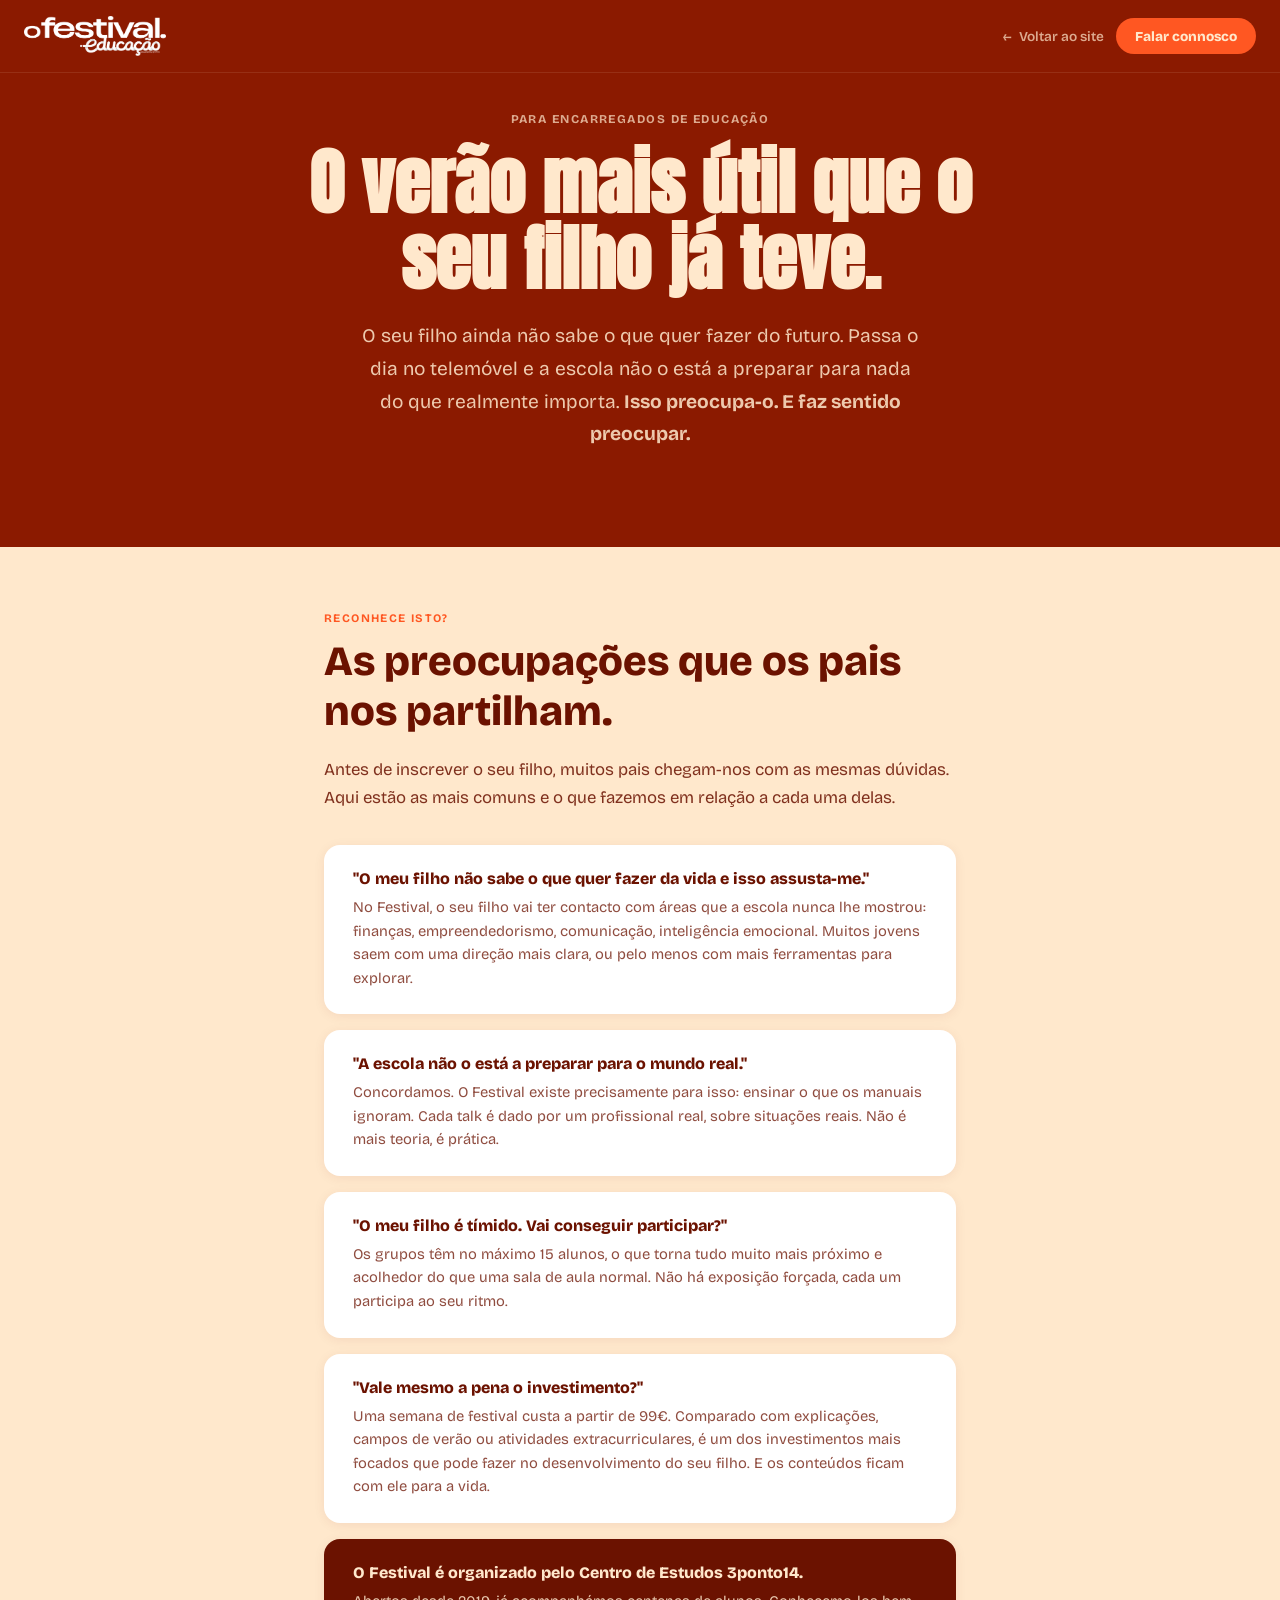
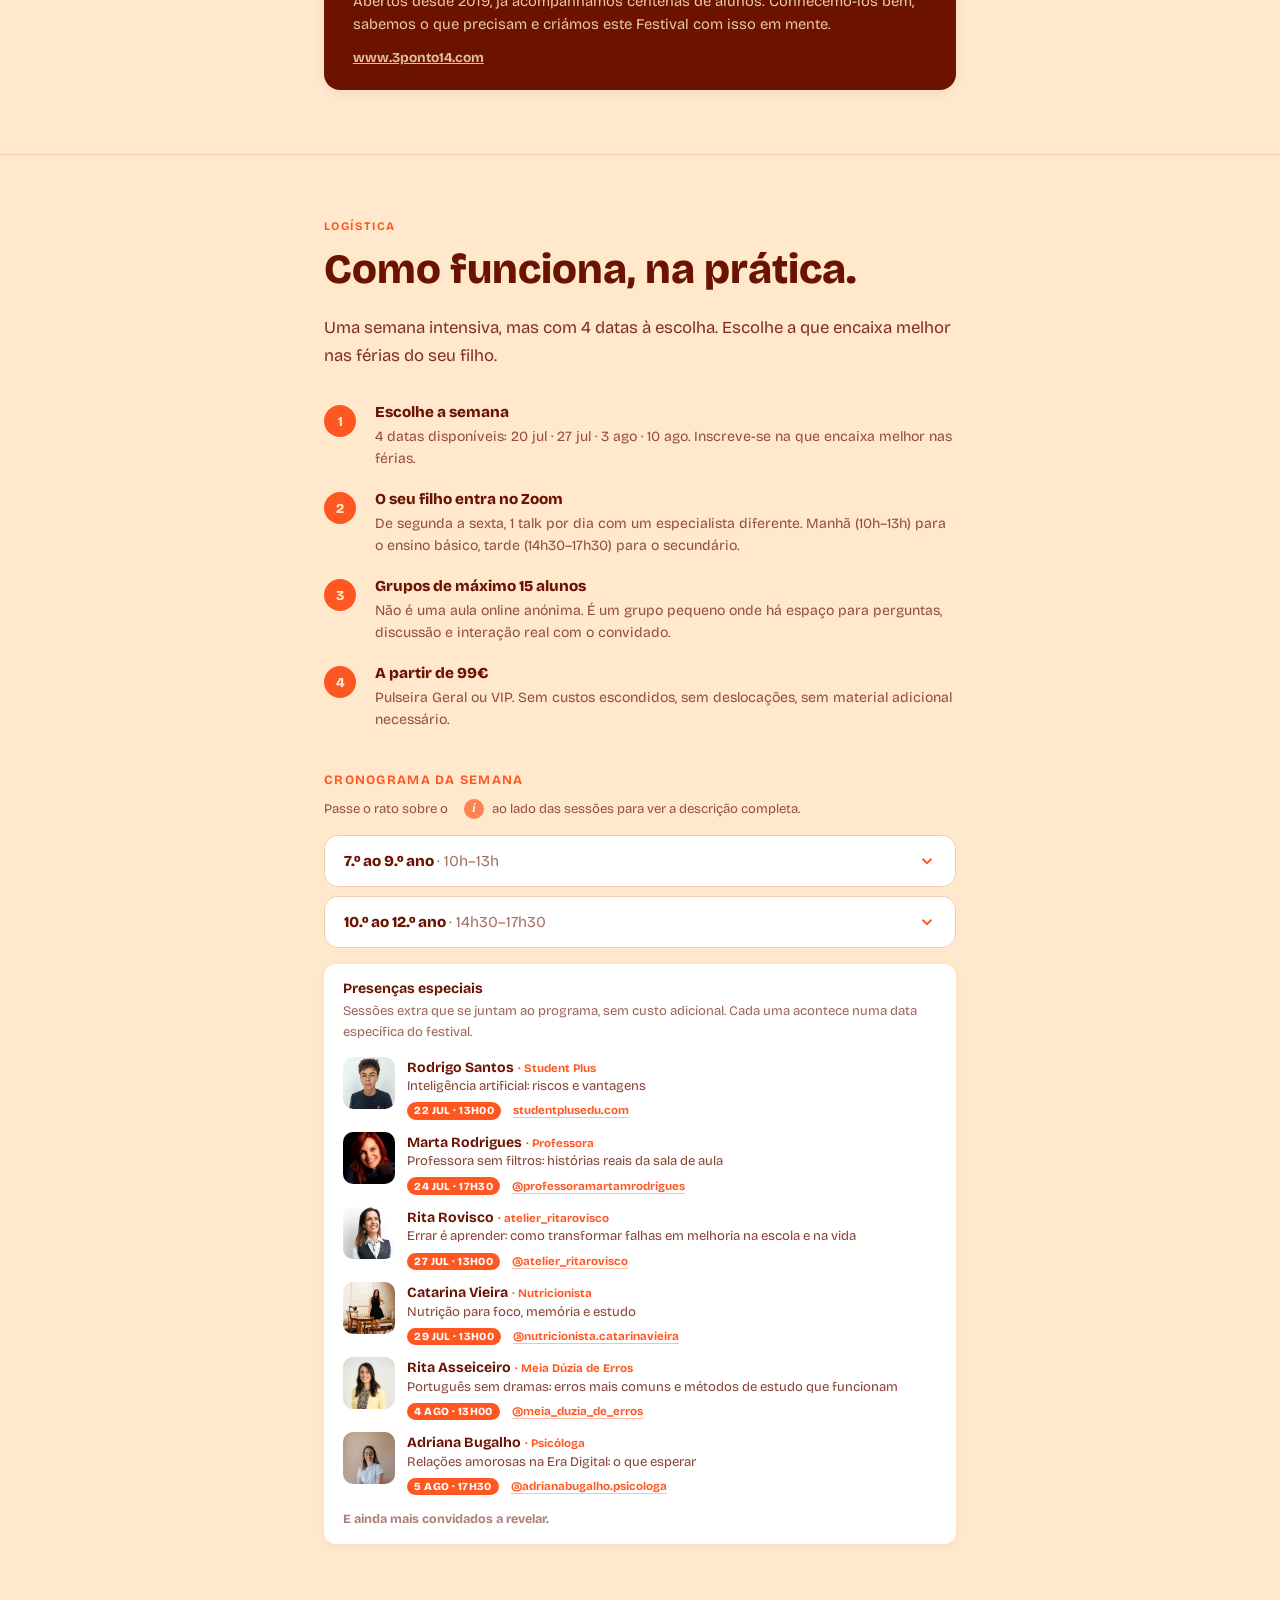
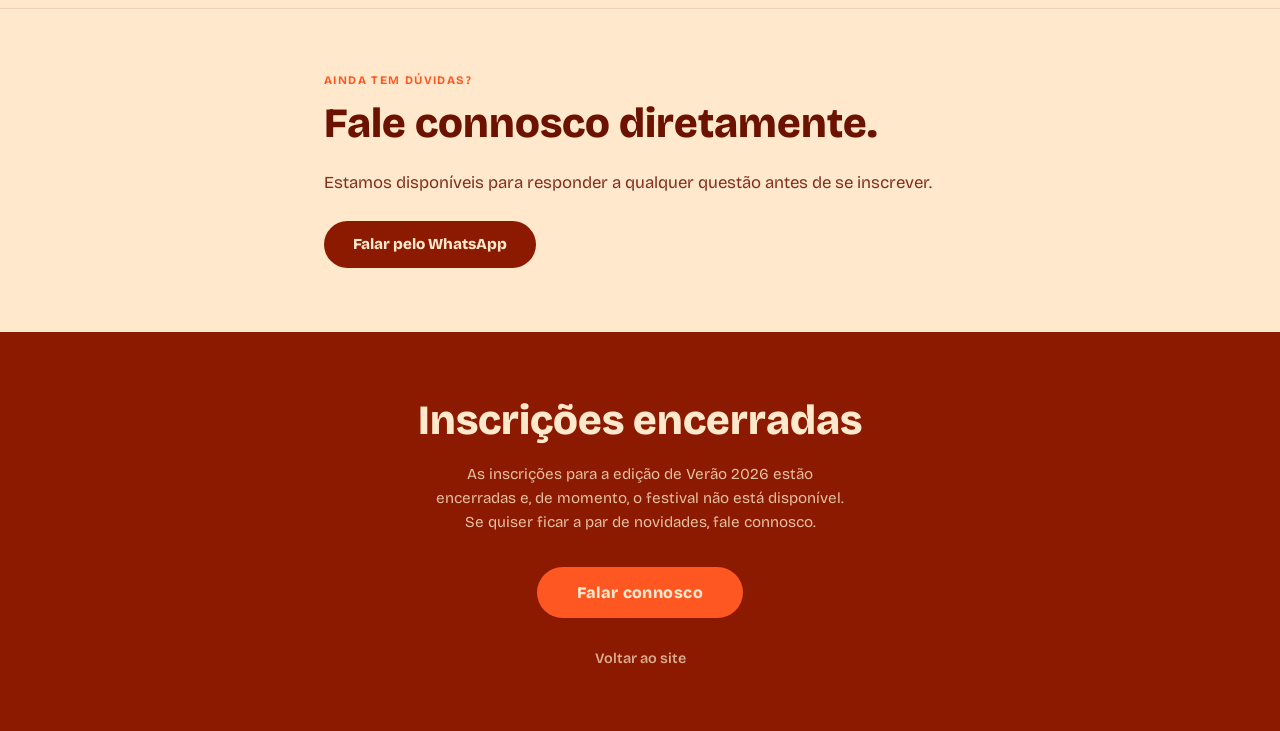
==== commit e183b6ba: "Ajustar linguagem: nao prometer proxima edicao - Remover 'proxima edicao em breve' e promessas de av" ====
--- a/encarregados.html
+++ b/encarregados.html
@@ -525,7 +525,7 @@
   </a>
   <div style="display:flex;align-items:center;gap:0.75rem;">
     <a href="/" class="nav-back" aria-label="Voltar ao site">&#8592;<span class="nav-back-label">&nbsp;Voltar ao site</span></a>
-    <a href="https://wa.link/cw8seg" target="_blank" rel="noopener" class="nav-cta">Próxima edição</a>
+    <a href="https://wa.link/cw8seg" target="_blank" rel="noopener" class="nav-cta">Falar connosco</a>
   </div>
 </nav>
 
@@ -803,9 +803,9 @@
 <!-- CTA FINAL -->
 <div class="cta-section">
   <h2>Inscrições encerradas</h2>
-  <p>As inscrições para esta edição do festival estão encerradas. A próxima edição ainda não foi anunciada. Deixe o seu contacto e avisamos assim que abrir.</p>
+  <p>As inscrições para a edição de Verão 2026 estão encerradas e, de momento, o festival não está disponível. Se quiser ficar a par de novidades, fale connosco.</p>
   <div class="cta-buttons">
-    <a href="https://wa.link/cw8seg" target="_blank" rel="noopener" class="btn-primary">Quero saber da próxima edição</a>
+    <a href="https://wa.link/cw8seg" target="_blank" rel="noopener" class="btn-primary">Falar connosco</a>
     <a href="/" class="btn-secondary">Voltar ao site</a>
   </div>
 </div>
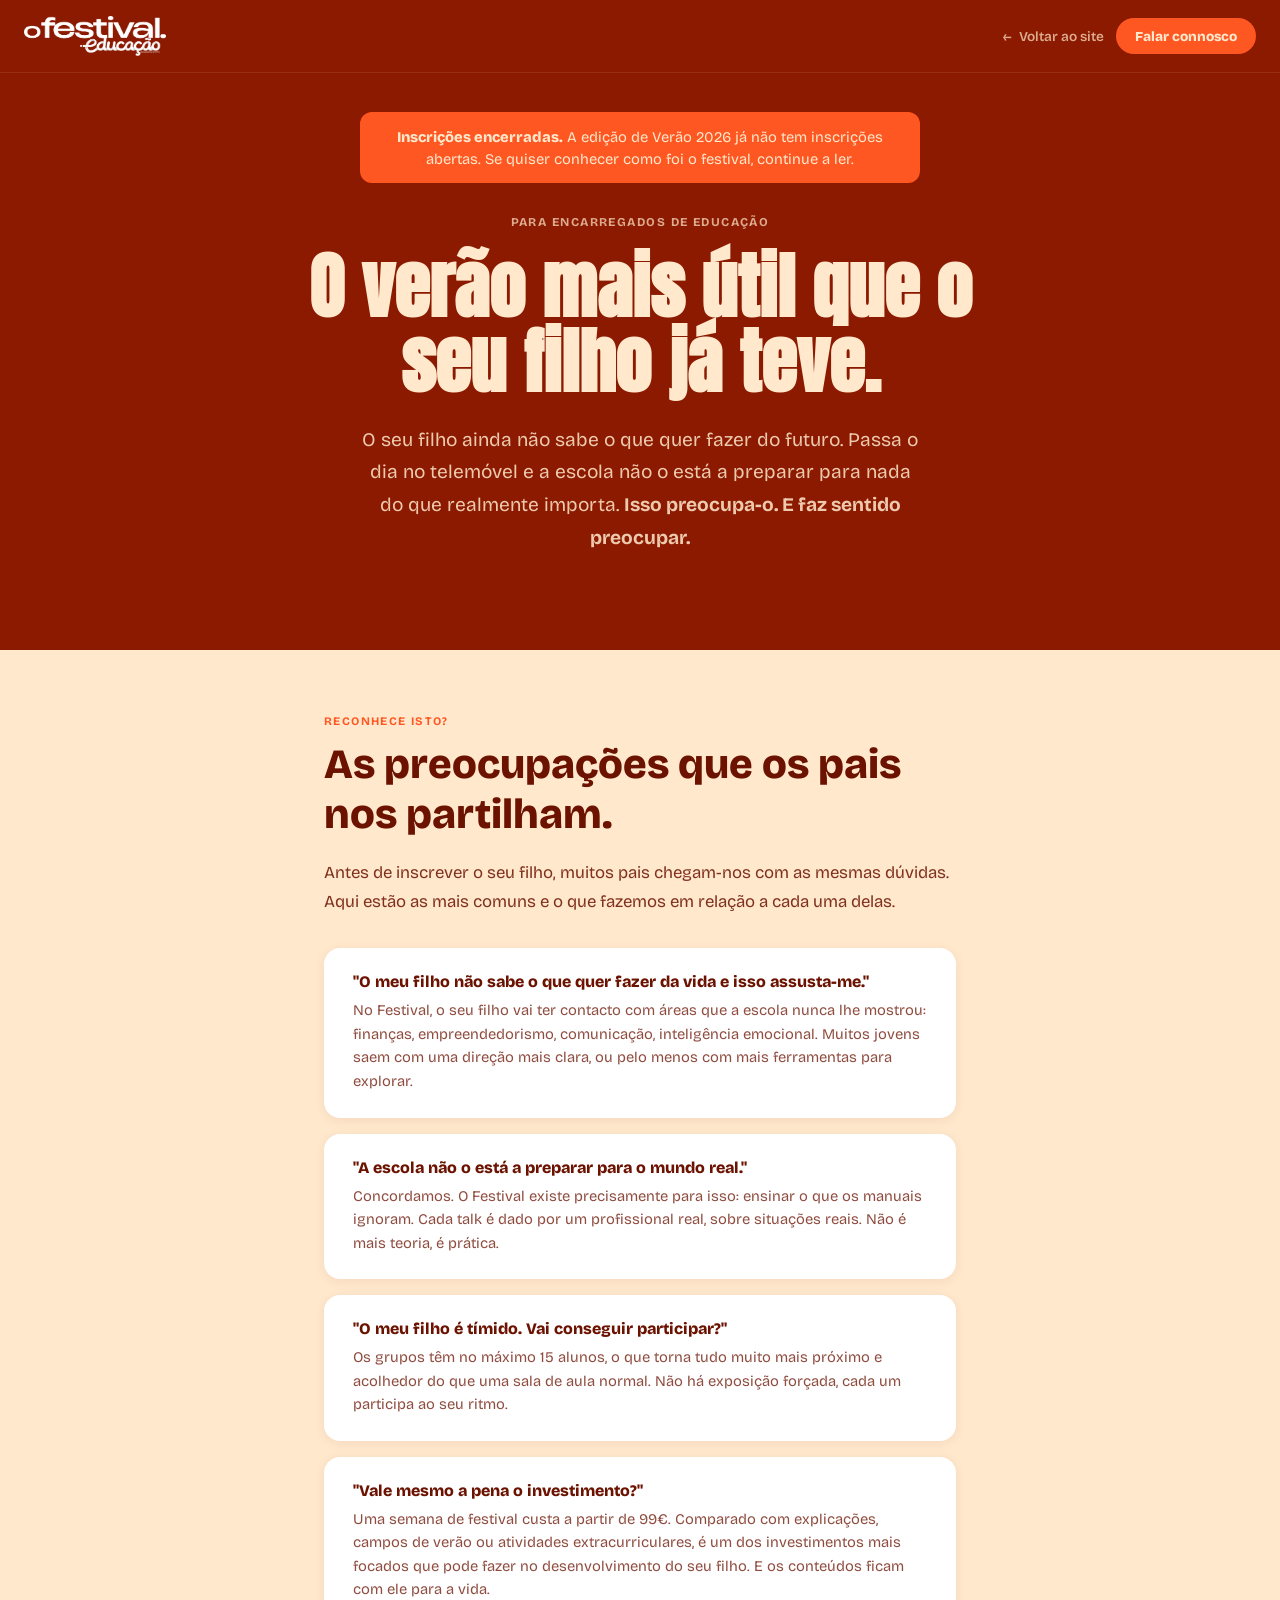
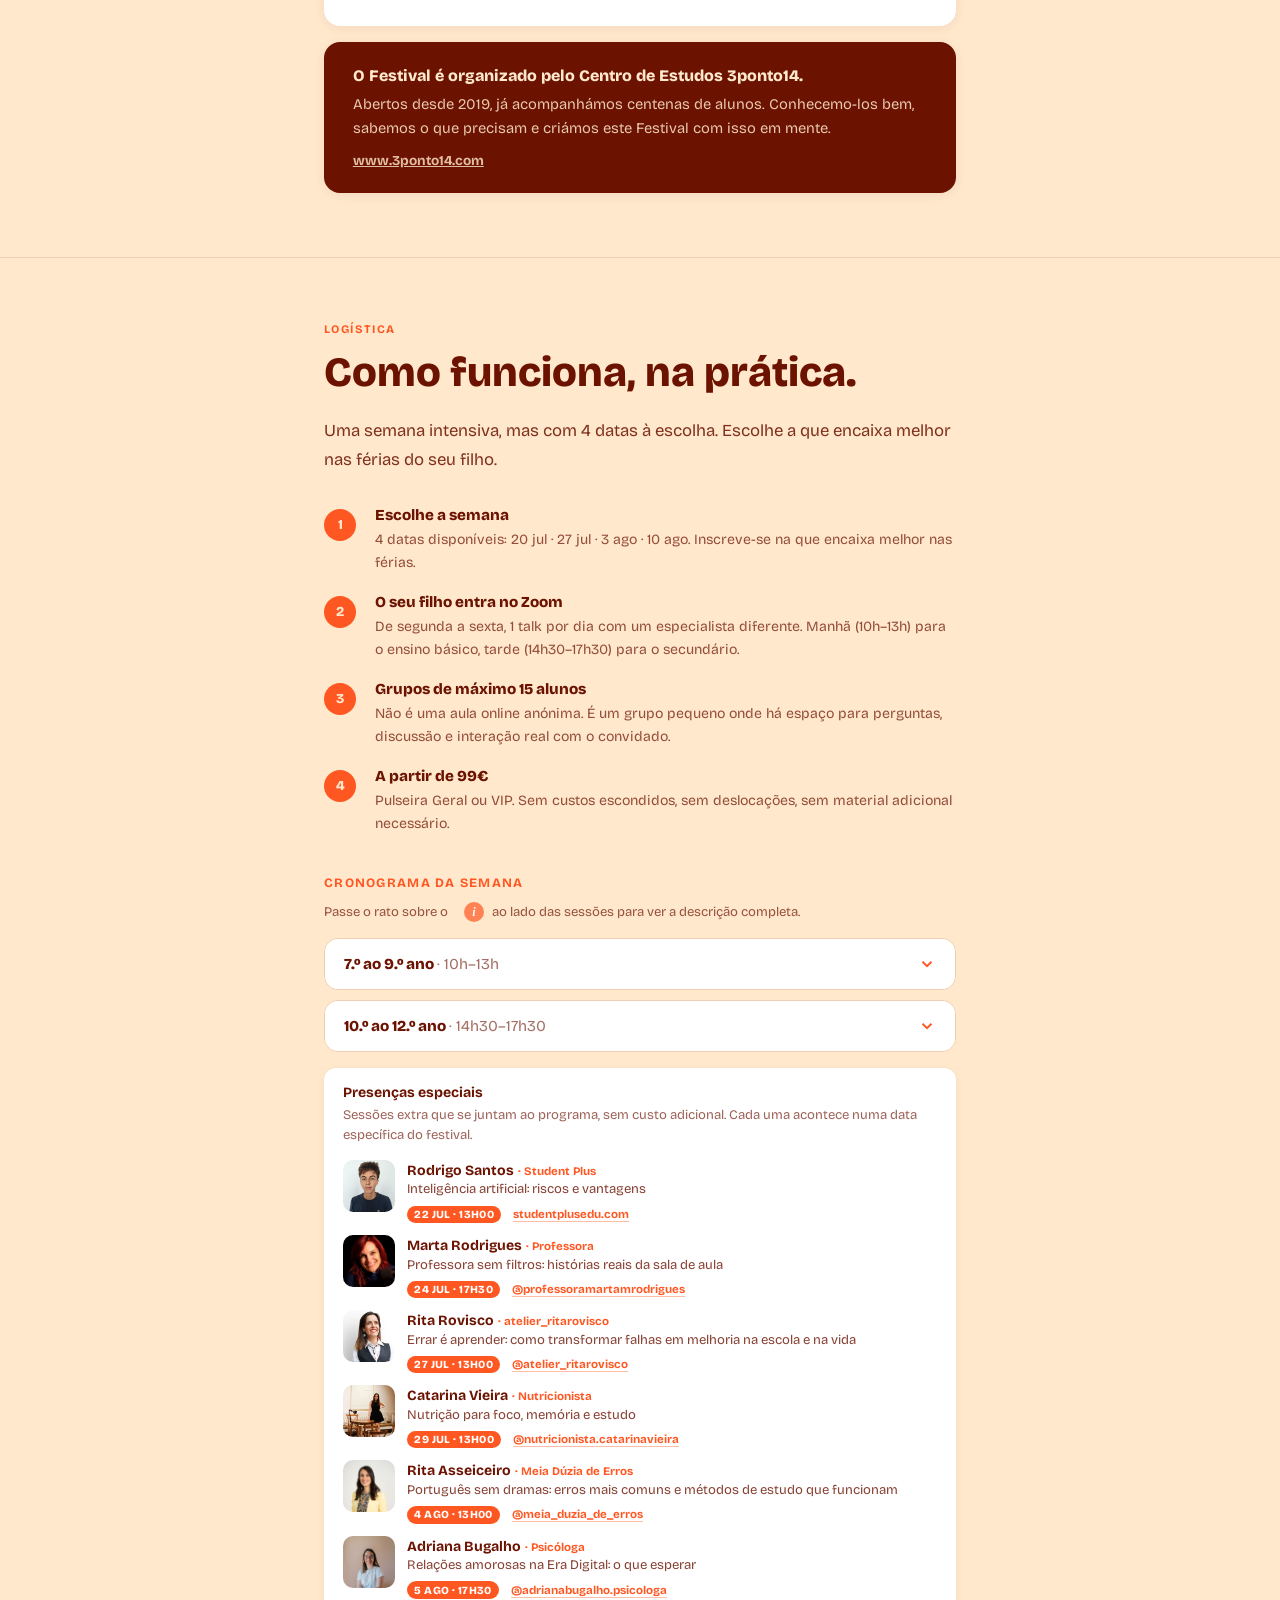
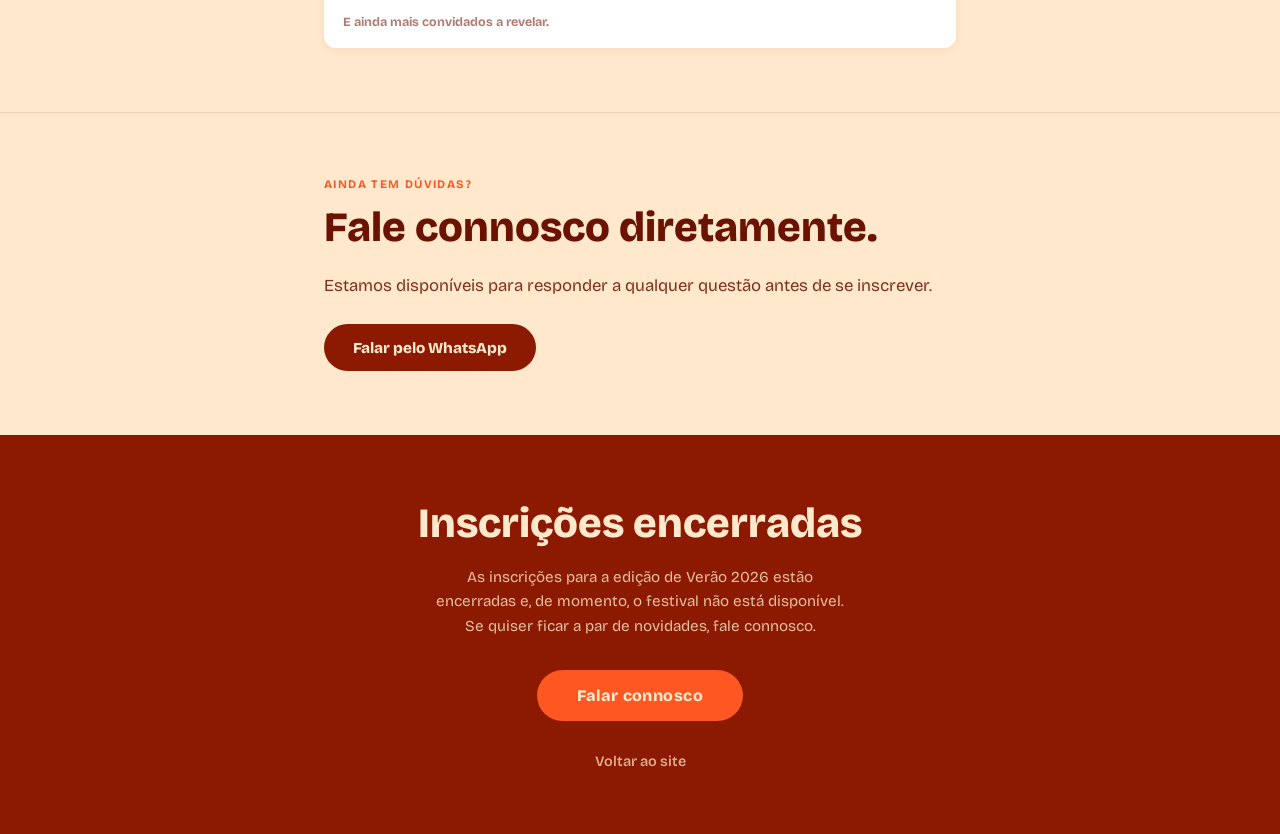
==== commit 168ddfef: "Encarregados: aviso de inscricoes encerradas no topo do hero Faixa no inicio da pagina a indicar que" ====
--- a/encarregados.html
+++ b/encarregados.html
@@ -97,6 +97,17 @@
   opacity: 0.7;
   margin-bottom: 1.2rem;
 }
+.hero-closed-note {
+  background: var(--burnt);
+  color: var(--cream);
+  max-width: 560px;
+  margin: 0 auto 2rem;
+  padding: 0.85rem 1.3rem;
+  border-radius: 12px;
+  font-size: 0.92rem;
+  line-height: 1.5;
+}
+.hero-closed-note strong { font-weight: 800; }
 .hero h1 {
   font-family: 'Anton', sans-serif;
   font-size: clamp(2.4rem, 7vw, 4.5rem);
@@ -531,6 +542,9 @@
 
 <!-- HERO -->
 <div class="hero">
+  <div class="hero-closed-note">
+    <strong>Inscrições encerradas.</strong> A edição de Verão 2026 já não tem inscrições abertas. Se quiser conhecer como foi o festival, continue a ler.
+  </div>
   <p class="hero-eyebrow">Para encarregados de educação</p>
   <h1>O verão mais útil que o seu filho já teve.</h1>
   <p class="hero-sub">O seu filho ainda não sabe o que quer fazer do futuro. Passa o dia no telemóvel e a escola não o está a preparar para nada do que realmente importa. <strong>Isso preocupa-o. E faz sentido preocupar.</strong></p>
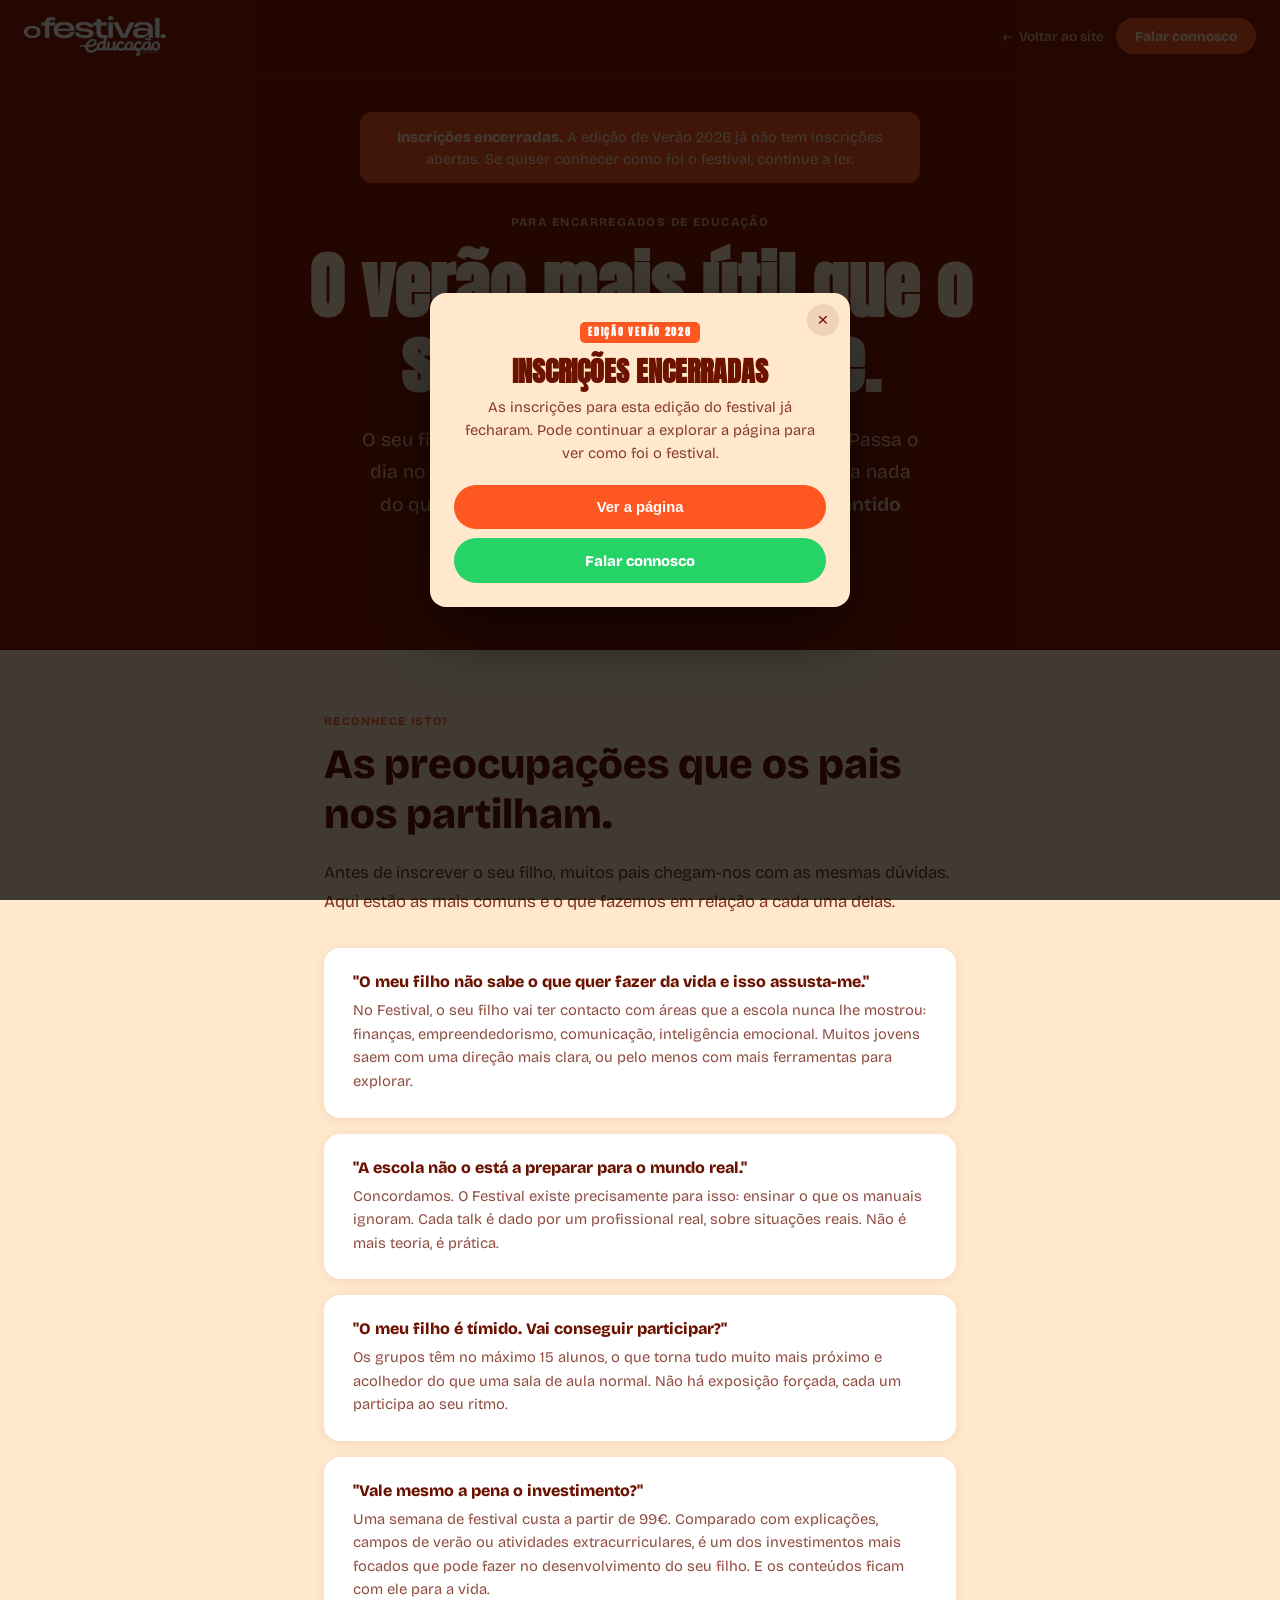
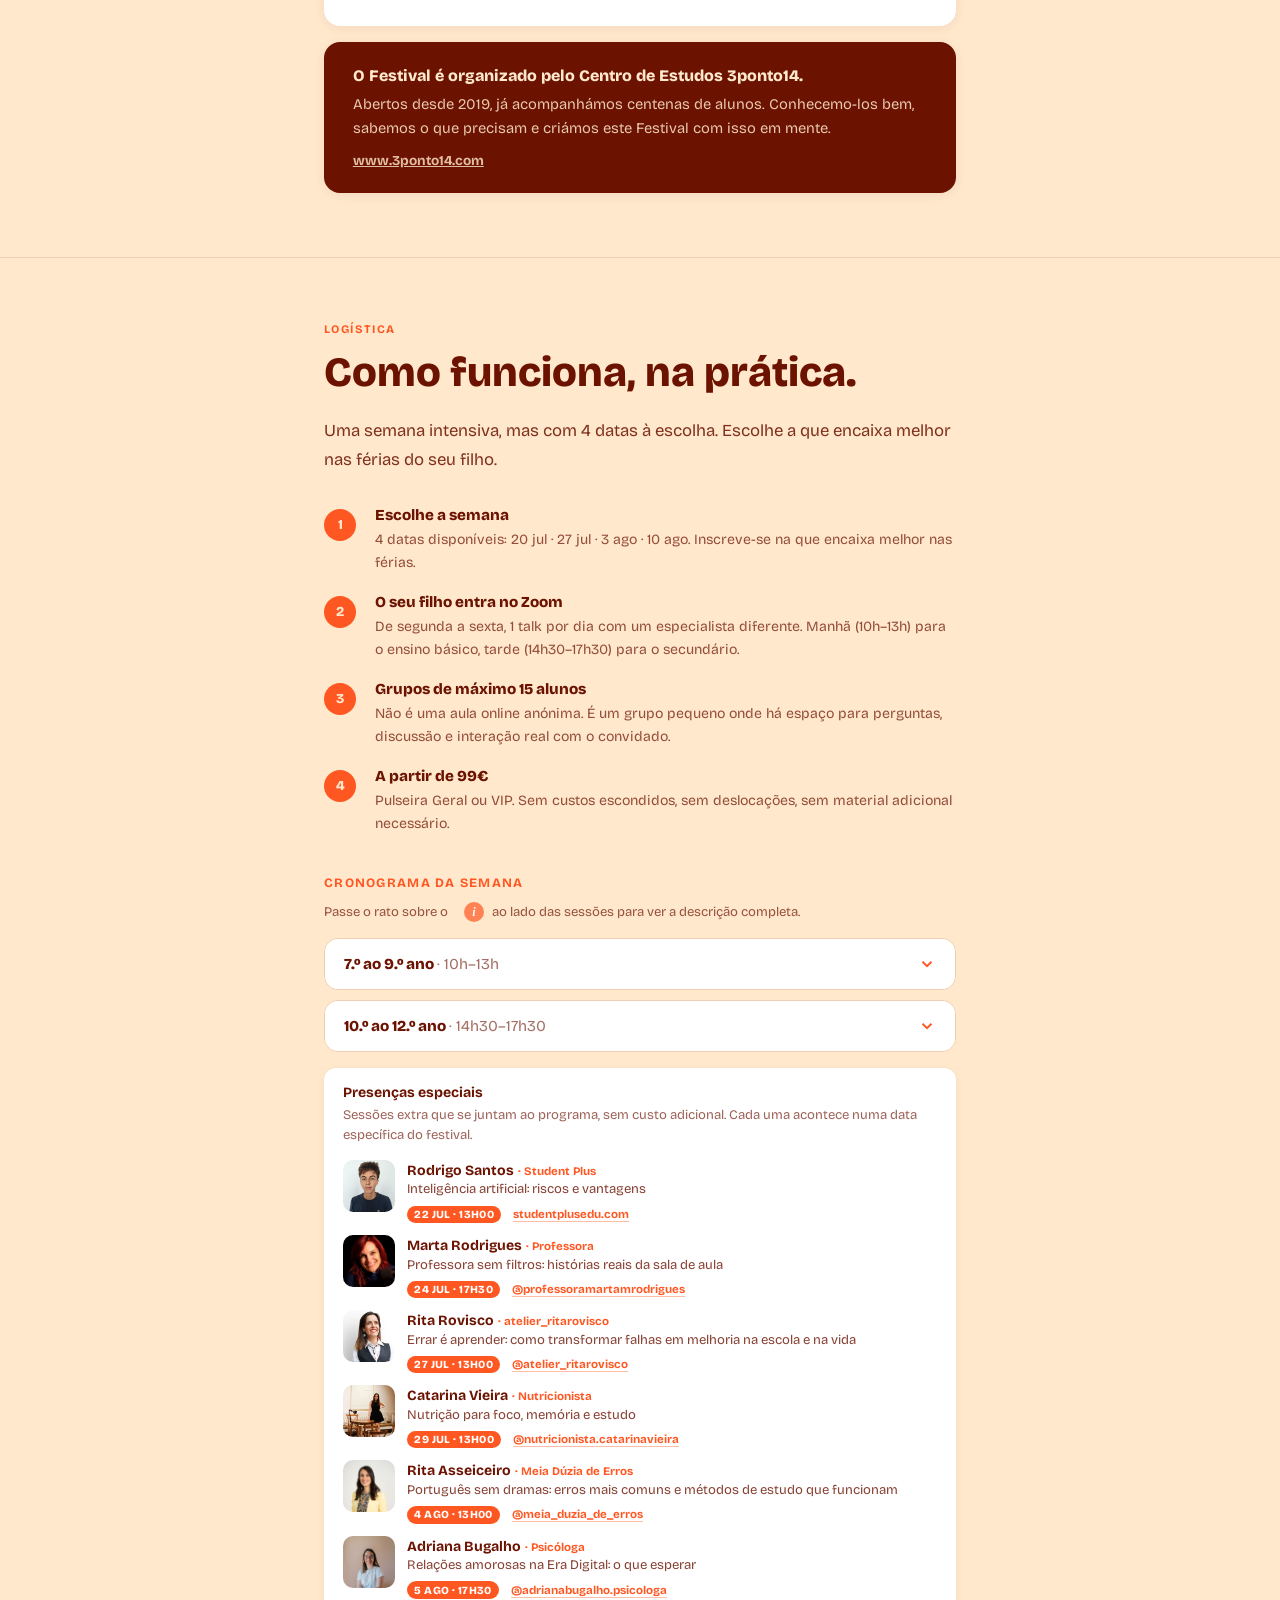
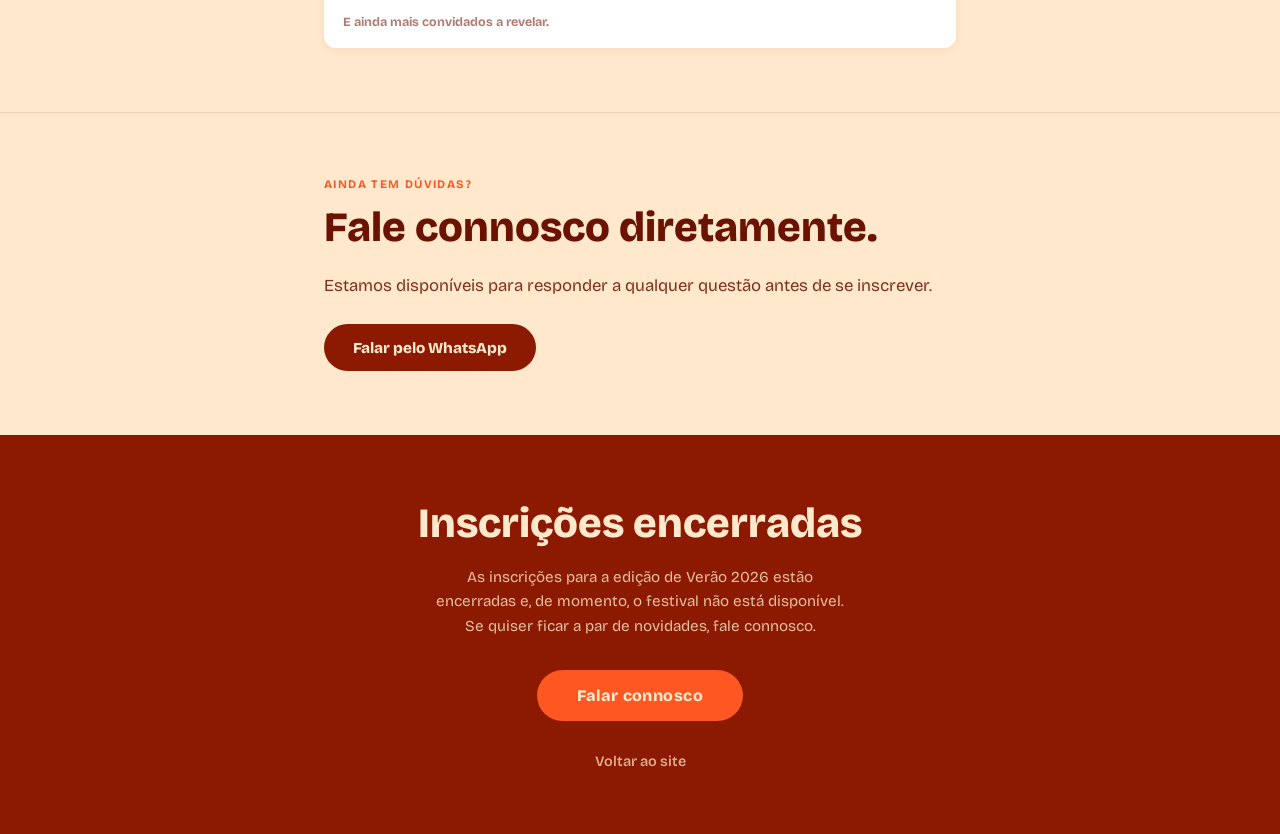
==== commit 68f2a3bf: "Pop-up de inscricoes encerradas nas duas paginas - Modal a abrir em todas as visitas, com botao para" ====
--- a/encarregados.html
+++ b/encarregados.html
@@ -459,6 +459,53 @@
   padding:1rem;
 }
 .info-modal-overlay.open { display:flex !important; }
+
+/* ── POP-UP INSCRIÇÕES ENCERRADAS ─────────────────── */
+@keyframes closedModalFade { from { opacity:0; } to { opacity:1; } }
+.closed-modal-overlay {
+  position:fixed; inset:0; width:100vw; height:100vh;
+  background:rgba(0,0,0,0.75); z-index:100000;
+  display:none; align-items:center; justify-content:center; padding:1.2rem;
+  animation:closedModalFade 0.25s ease;
+}
+.closed-modal-overlay.open { display:flex; }
+.closed-modal {
+  background:var(--cream); color:var(--dark);
+  border-radius:16px; padding:1.8rem 1.5rem 1.5rem;
+  max-width:420px; width:100%; position:relative; text-align:center;
+  box-shadow:0 24px 70px rgba(0,0,0,0.55);
+}
+.closed-modal-close {
+  position:absolute; top:0.7rem; right:0.7rem; width:32px; height:32px;
+  border-radius:50%; background:rgba(107,18,0,0.1); border:none; cursor:pointer;
+  font-size:1.2rem; color:var(--dark); display:flex; align-items:center; justify-content:center; line-height:1;
+}
+.closed-modal-close:hover { background:rgba(107,18,0,0.2); }
+.closed-modal-tag {
+  display:inline-block; background:var(--burnt); color:#fff;
+  font-family:'Anton', sans-serif; font-weight:800; font-size:0.6rem;
+  letter-spacing:0.18em; text-transform:uppercase;
+  padding:0.35em 0.85em; border-radius:5px; margin-bottom:0.9rem;
+}
+.closed-modal-title {
+  font-family:'Anton', sans-serif; font-weight:800;
+  font-size:1.75rem; line-height:1.05; text-transform:uppercase;
+  color:var(--dark); margin-bottom:0.6rem;
+}
+.closed-modal-text { font-size:0.92rem; line-height:1.55; opacity:0.8; margin-bottom:1.3rem; }
+.closed-modal-actions { display:flex; flex-direction:column; gap:0.6rem; }
+.closed-modal-btn {
+  display:block; width:100%; padding:0.85rem 1.2rem; border-radius:100px;
+  font-weight:800; font-size:0.92rem; border:none; cursor:pointer;
+  text-decoration:none; text-align:center; transition:transform 0.2s, filter 0.2s;
+}
+.closed-modal-btn:hover { transform:translateY(-1px); filter:brightness(1.06); }
+.closed-modal-btn--primary { background:var(--burnt); color:#fff; }
+.closed-modal-btn--wa { background:#25D366; color:#fff; }
+@media(max-width:480px){
+  .closed-modal { padding:1.6rem 1.2rem 1.2rem; }
+  .closed-modal-title { font-size:1.45rem; }
+}
 .info-modal {
   background:var(--cream);
   color:var(--dark);
@@ -846,6 +893,31 @@
     }
   });
 });
+</script>
+
+<!-- POP-UP INSCRIÇÕES ENCERRADAS -->
+<div class="closed-modal-overlay" id="closedModal" role="dialog" aria-modal="true" aria-labelledby="closedModalTitle">
+  <div class="closed-modal">
+    <button type="button" class="closed-modal-close" aria-label="Fechar" onclick="closeClosedModal()">×</button>
+    <div class="closed-modal-tag">Edição Verão 2026</div>
+    <div class="closed-modal-title" id="closedModalTitle">Inscrições encerradas</div>
+    <p class="closed-modal-text">As inscrições para esta edição do festival já fecharam. Pode continuar a explorar a página para ver como foi o festival.</p>
+    <div class="closed-modal-actions">
+      <button type="button" class="closed-modal-btn closed-modal-btn--primary" onclick="closeClosedModal()">Ver a página</button>
+      <a href="https://wa.link/cw8seg" target="_blank" rel="noopener" class="closed-modal-btn closed-modal-btn--wa">Falar connosco</a>
+    </div>
+  </div>
+</div>
+<script>
+function closeClosedModal(){document.getElementById('closedModal').classList.remove('open');document.body.style.overflow='';}
+(function(){
+  var m=document.getElementById('closedModal');
+  m.addEventListener('click',function(e){if(e.target===this)closeClosedModal();});
+  document.addEventListener('keydown',function(e){if(e.key==='Escape'&&m.classList.contains('open'))closeClosedModal();});
+  window.addEventListener('load',function(){
+    setTimeout(function(){m.classList.add('open');document.body.style.overflow='hidden';},600);
+  });
+})();
 </script>
 
 <!-- INFO MODAL (mobile tooltips) -->
